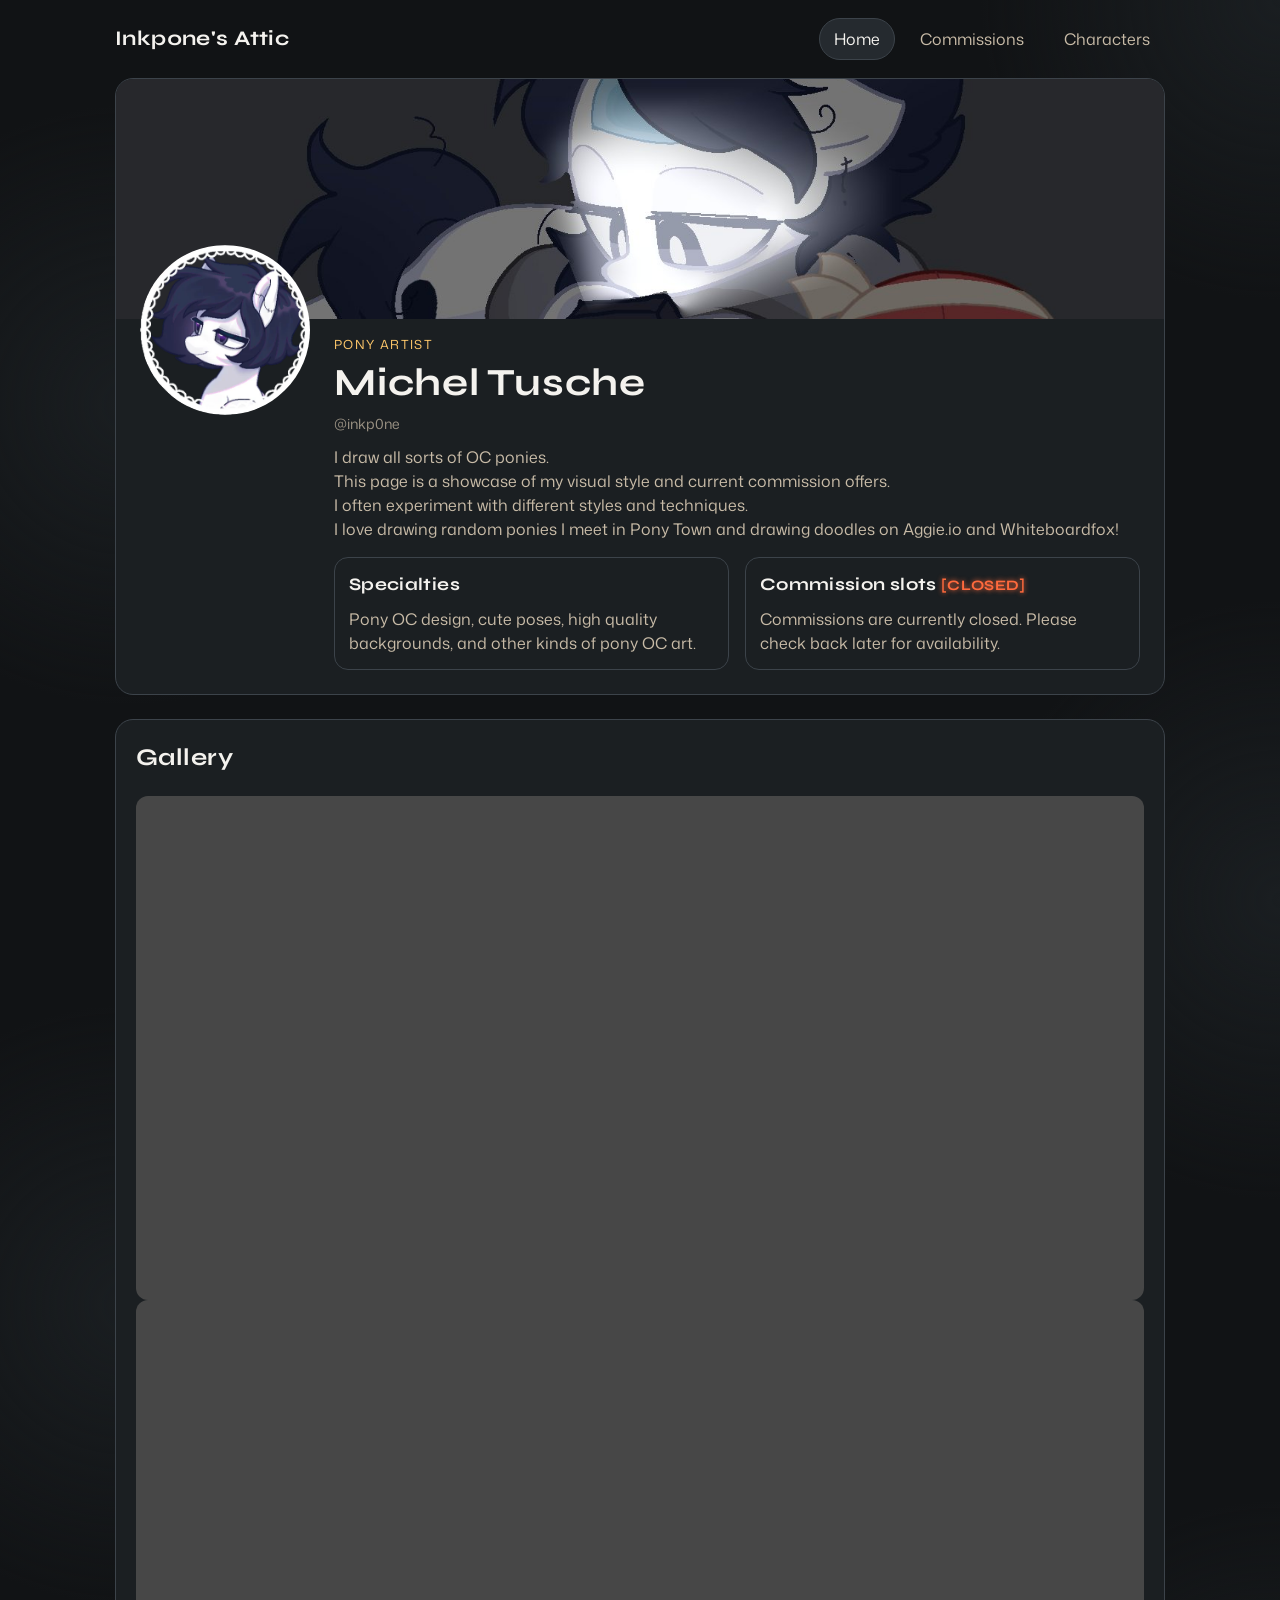
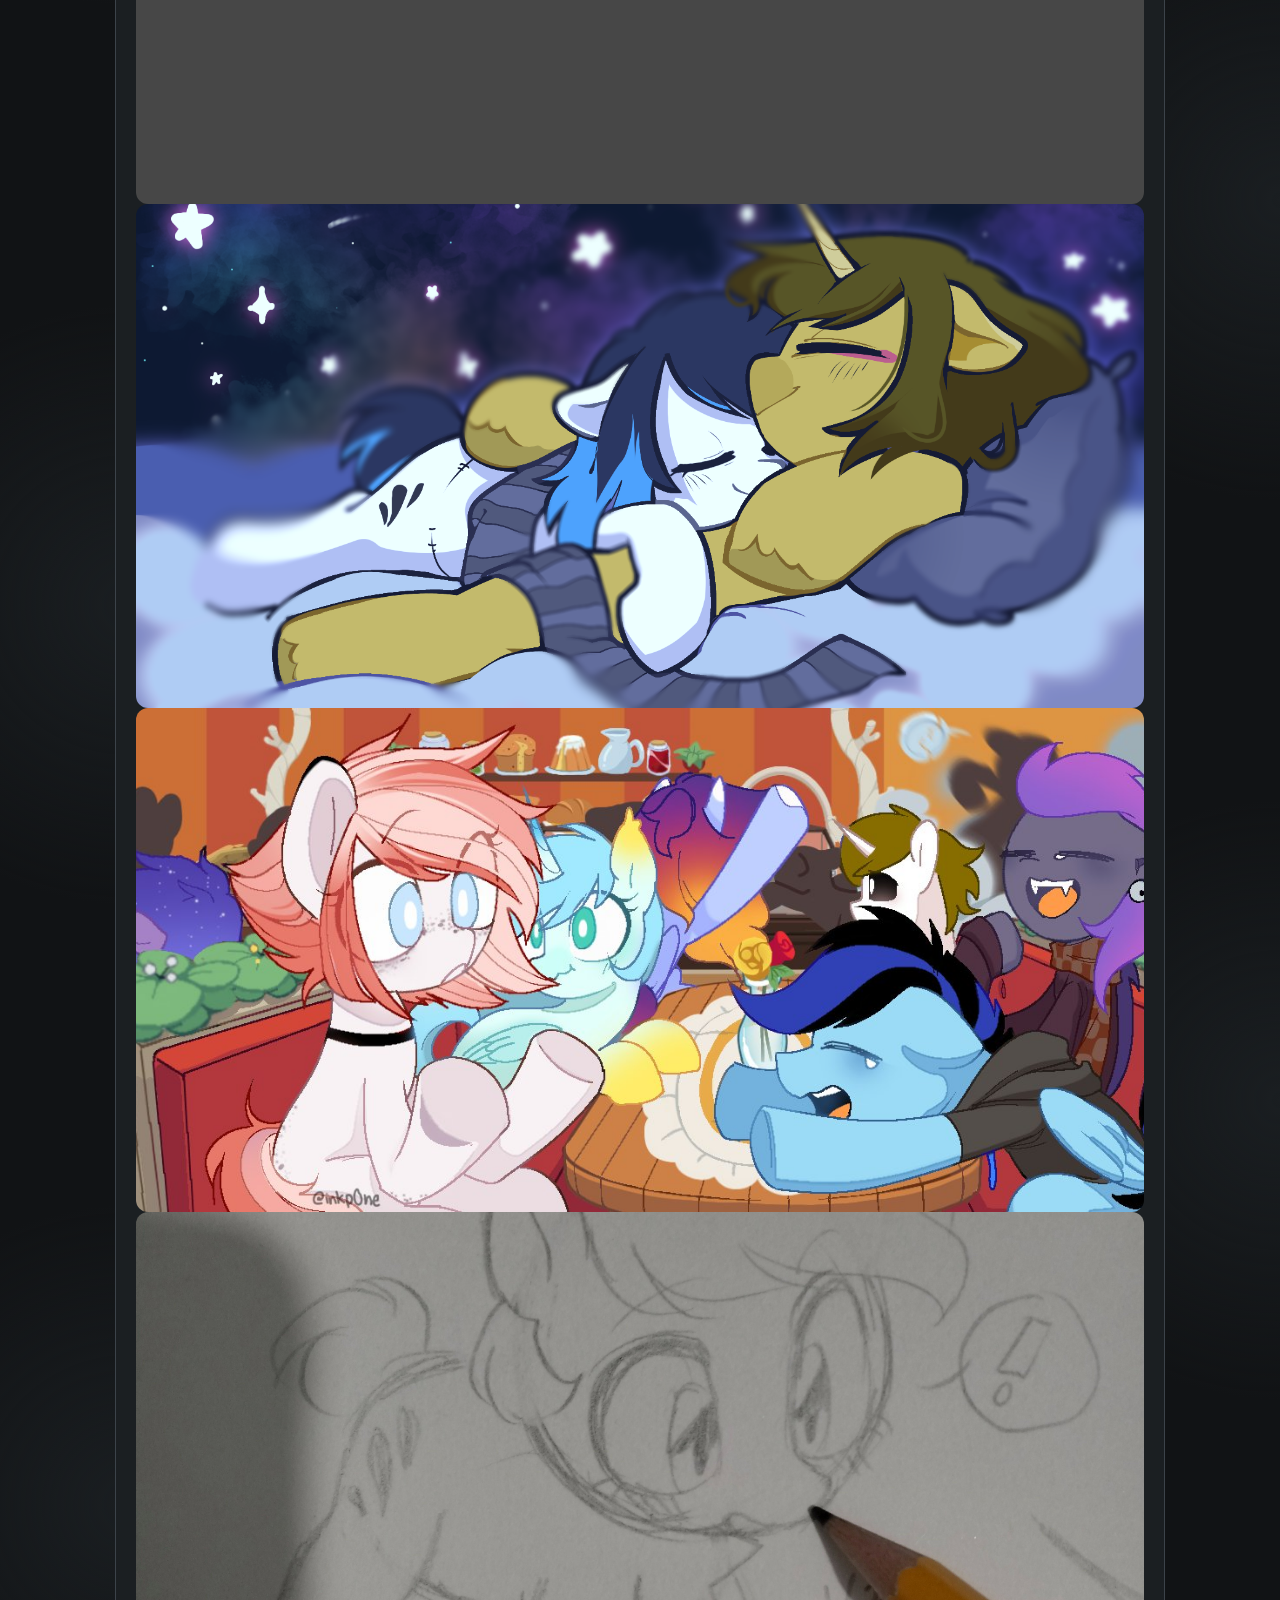
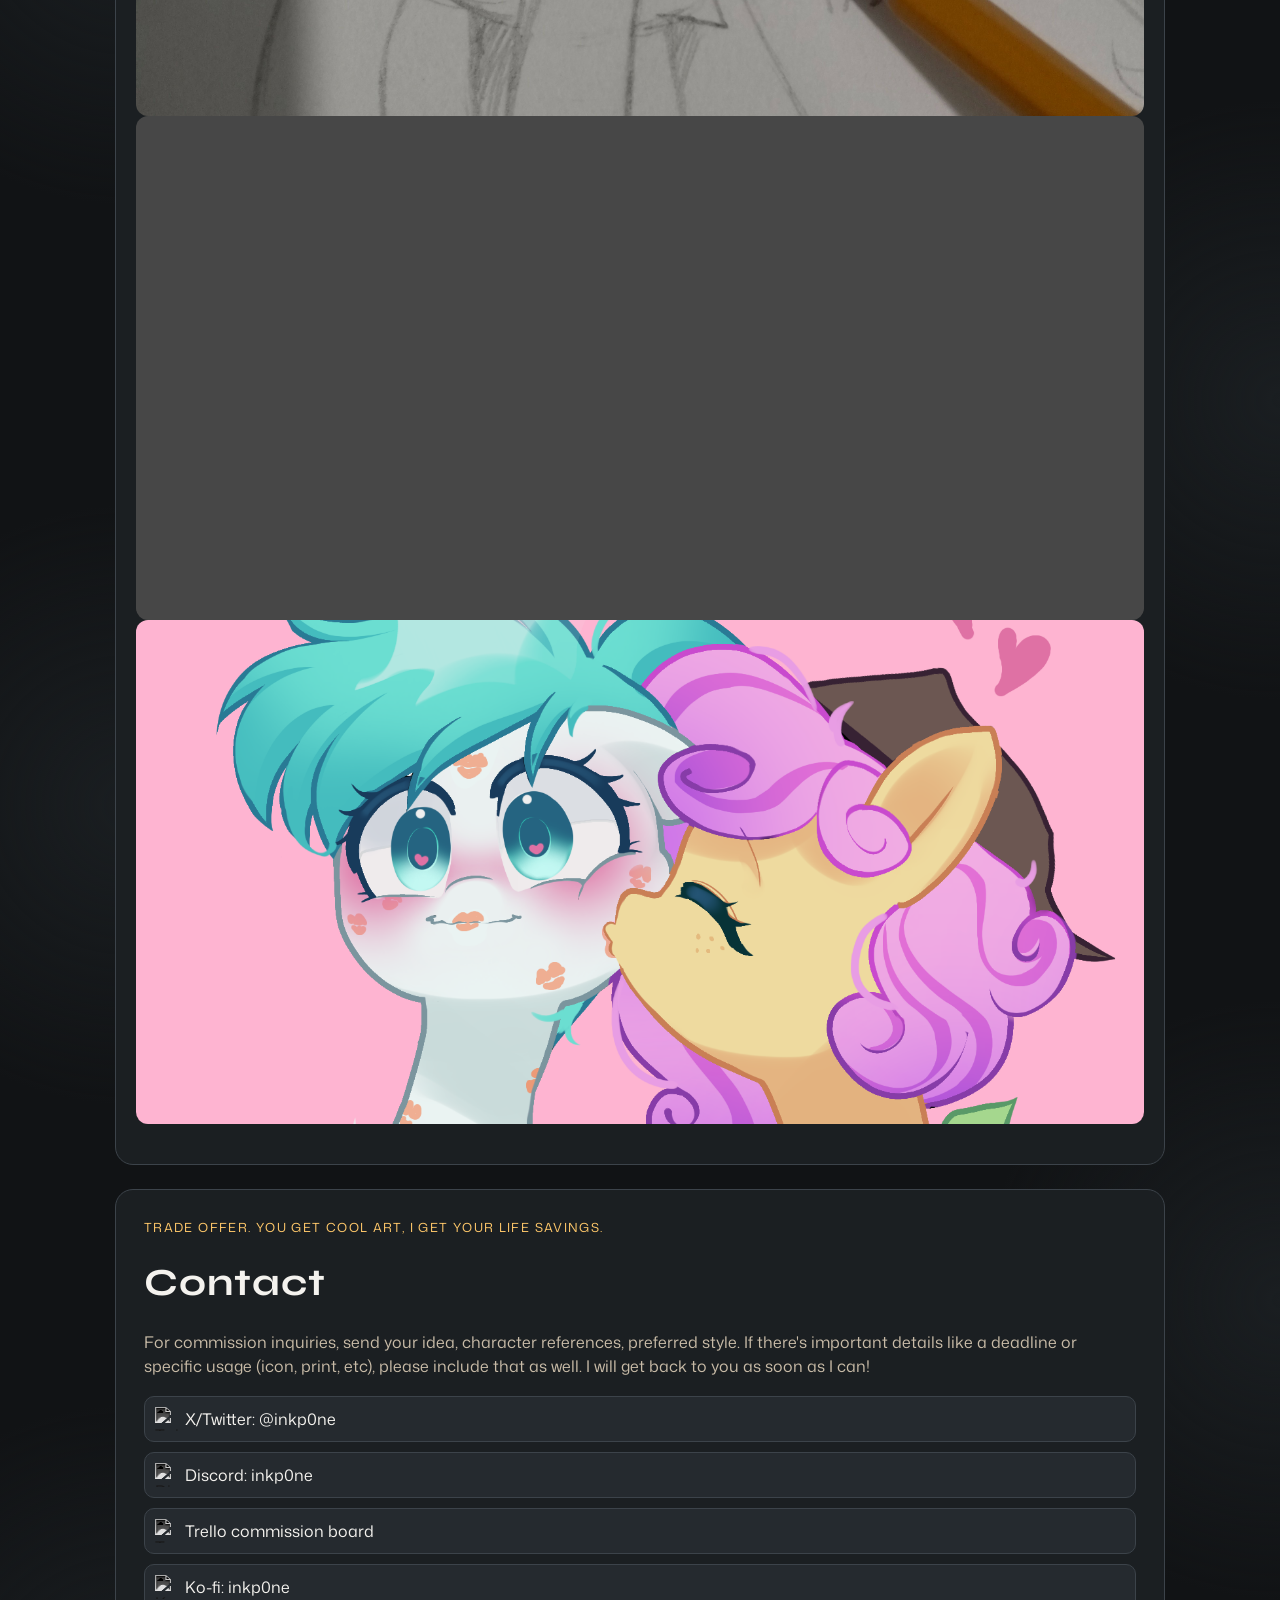
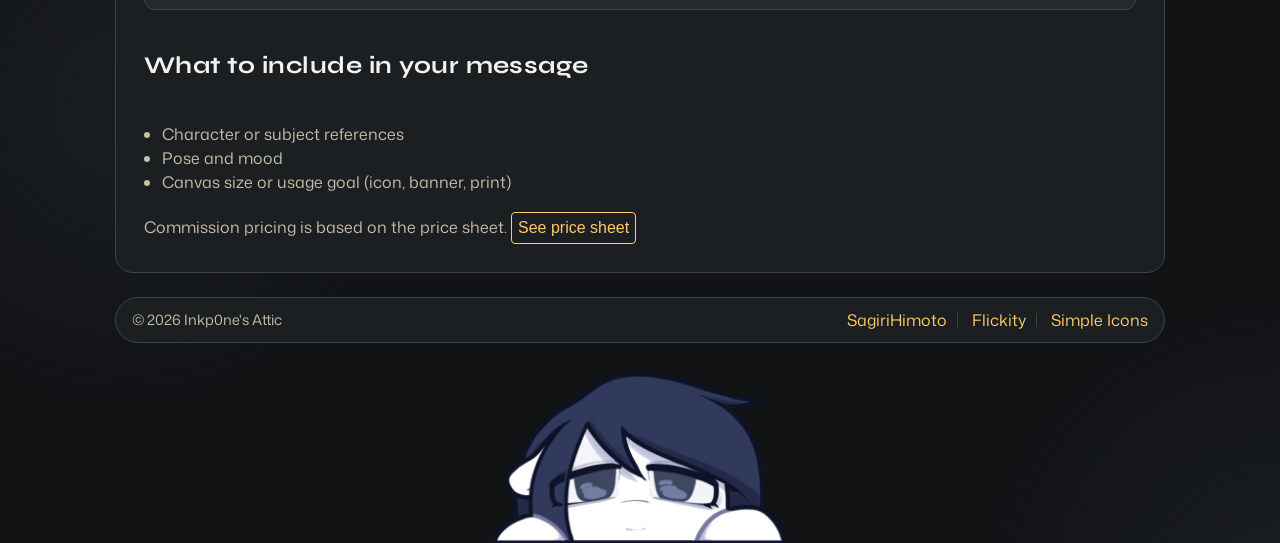
==== index.html @ 7f8ea86c "Add files via upload" ====
<!doctype html>
<html lang="en">
	<head>
		<meta charset="UTF-8">
		<meta name="viewport" content="width=device-width, initial-scale=1.0">
		<title>Inkp0ne's Attic | Home</title>
		<meta name="description" content="@Inkp0ne commission and character info website.">
		<meta property="og:type" content="website">
		<meta property="og:site_name" content="Inkp0ne's Attic">
		<meta property="og:title" content="Inkp0ne's Attic | Home">
		<meta property="og:description" content="@Inkp0ne commission and character info website.">
		<meta property="og:image" content="https://inkp0ne.github.io/assets/banner.jpg">
		<meta name="twitter:card" content="summary_large_image">
		<meta name="twitter:title" content="Inkp0ne's Attic | Home">
		<meta name="twitter:description" content="@Inkp0ne commission and character info website.">
		<meta name="twitter:image" content="https://inkp0ne.github.io/assets/banner.jpg">
		<meta name="twitter:site" content="@inkp0ne">
		<meta name="twitter:creator" content="@inkp0ne">
		<script src="https://unpkg.com/flickity@2/dist/flickity.pkgd.min.js"></script>
		<link rel="icon" type="image/x-icon" href="assets/icon.png">
		<link rel="stylesheet" href="styles.css">
		<link rel="preconnect" href="https://fonts.googleapis.com">
		<link rel="preconnect" href="https://fonts.gstatic.com" crossorigin>
		<link href="https://fonts.googleapis.com/css2?family=Mona+Sans:ital,wght@0,200..900;1,200..900&family=Syne:wght@400;600;700;800&display=swap" rel="stylesheet">
		<link rel="stylesheet" href="https://unpkg.com/flickity@2/dist/flickity.min.css">
	</head>
	<!-- 
	TODO:
	- click on mobile causes swipe
	-->
	<body style="height: 100vh;">
		<header class="site-shell">
			<nav class="navbar">
				<a class="brand" href="index.html">Inkp0ne's Attic</a>
				<div class="nav-links">
					<a class="active" href="index.html">Home</a>
					<a href="commissions.html">Commissions</a>
					<a href="characters.html">Characters</a>
				</div>
			</nav>
		</header>
		<!-- <iframe class="ponies-frame" src="https://panzi.github.io/Browser-Ponies/ponies-iframe.html#fadeDuration=500&volume=1&fps=25&speed=3&audioEnabled=false&dontSpeak=true&showFps=false&showLoadProgress=false&speakProbability=0.1&spawn.nightmare%20moon=1&paddock=false&grass=false" width="100%" height="100%" frameborder="0" scrolling="no" marginheight="0" marginwidth="0"></iframe> -->
		<main class="site-shell home-main">
			<div class="footer-peek" aria-hidden="true"></div>
			<section class="hero-panel">
				<div class="banner" aria-hidden="true"></div>
				<div class="intro-row">
					<div class="profile" aria-hidden="true"></div>
					<div class="intro-copy">
						<p class="eyebrow">Pony artist</p>
						<h1>Michel Tusche</h1>
						<a class="handle" onclick="document.getElementById('contact').scrollIntoView(); ">@inkp0ne</a>
						<p>
							I draw all sorts of OC ponies.<br/>
							This page is a showcase of my visual style and current commission offers.<br/>
							I often experiment with different styles and techniques.<br/>
							I love drawing random ponies I meet in Pony Town and drawing doodles on Aggie.io and Whiteboardfox! 
						</p>
						<div class="intro-meta">
							<div class="meta-item">
								<h2>Specialties</h2>
								<p>Pony OC design, cute poses, high quality backgrounds, and other kinds of pony OC art.</p>
							</div>
							<div class="meta-item">
								<h2>Commission slots <span class="commstatus commclosed">[CLOSED]</span></h2>
								<p>Commissions are currently closed. Please check back later for availability.</p>
							</div>
						</div>
					</div>
				</div>
			</section>
			<section class="page-panel" style="padding: 0px 20px 40px 20px;">
				<h2>Gallery</h2>
				<div class="gallery-grid">
					<div class="gallery js-flickity"
					data-flickity-options='{ "wrapAround": true, "autoPlay": true, "pauseAutoPlayOnHover": true, "imagesLoaded": true }'>
					<div style="--bgimg: url('./assets/art/inkp0ne41.png');" class="gallery-cell"></div>
					<div style="--bgimg: url('./assets/art/inkp0ne33.png'); background-position-y: bottom;" class="gallery-cell"></div>
					<div style="--bgimg: url('./assets/art/inkp0ne5.png');" class="gallery-cell"></div>
					<div style="--bgimg: url('./assets/art/3099312.jpg');" class="gallery-cell"></div>
					<div style="--bgimg: url('./assets/art/3099587.jpg');" class="gallery-cell"></div>
					<div style="--bgimg: url('./assets/art/3368836.png');" class="gallery-cell"></div>
					<div style="--bgimg: url('./assets/art/3372384.png');" class="gallery-cell"></div>
					</div>
				</div>
			</section>
			<section id="contact" class="page-panel">
				<div class="page-content">
					<p class="eyebrow">Trade offer. You get cool art, I get your life savings.</p>
					<h1>Contact</h1>
					<p>
						For commission inquiries, send your idea, character references, preferred style. If there's important details like a deadline or specific usage (icon, print, etc), please include that as well. I will get back to you as soon as I can!
					</p>

					<div class="contact-links">
						<a href="https://x.com/intent/user?screen_name=inkp0ne" target="_blank" rel="noopener noreferrer"><img class="icon" src="https://cdn.jsdelivr.net/npm/simple-icons@9.21.0/icons/twitter.svg" alt="Twitter icon"> X/Twitter: @inkp0ne</a>
						<a href="https://discord.com/users/731059670155788388" target="_blank" rel="noopener noreferrer"><img class="icon" src="https://cdn.jsdelivr.net/npm/simple-icons@9.21.0/icons/discord.svg" alt="Discord icon"> Discord: inkp0ne</a>
						<a href="https://trello.com/b/uozLhDE8/commissions" target="_blank" rel="noopener noreferrer"><img class="icon" src="https://cdn.jsdelivr.net/npm/simple-icons@9.21.0/icons/trello.svg" alt="Trello icon"> Trello commission board</a>
						<a href="https://ko-fi.com/inkp0ne" target="_blank" rel="noopener noreferrer"><img class="icon" src="https://cdn.jsdelivr.net/npm/simple-icons@9.21.0/icons/kofi.svg" alt="Ko-fi icon"> Ko-fi: inkp0ne</a>
					</div>

					<h2>What to include in your message</h2>
					<ul class="rule-list">
						<li>Character or subject references</li>
						<li>Pose and mood</li>
						<li>Canvas size or usage goal (icon, banner, print)</li>
					</ul>
					<p>
						Commission pricing is based on the price sheet. <button class="btn" onclick="location.href='commissions.html'">See price sheet</button>
					</p>
				</div>
			</section>
			<ink-footer></ink-footer>
		</main>
		<script src="site.js"></script>
	</body>
</html>
---- styles.css ----
:root {
	--ink-bg: #111315;
	--ink-panel: #1b1f22;
	--ink-soft: #252a2f;
	--ink-soft-2: #1a1e21;
	--ink-text: #f4f2ee;
	--ink-muted: #c8bba7;
	--ink-muteder: #9e9080;
	--ink-success: #4caf50;
	--ink-accent: #ff6a3d;
	--ink-redaccent: #a13e35;
	--ink-accent-2: #ffc86a;
	--ink-border: #3c434a;
	--ink-blacktext: #26303c;
	scroll-behavior: smooth;
}

* {
	box-sizing: border-box;
}

body {
	min-height: 100vh;
	margin: 0;
	font-family: "Mona Sans", sans-serif;
	color: var(--ink-text);
	background: radial-gradient( circle 300px at 10% 45%, var(--ink-soft-2), transparent),
	radial-gradient( circle 300px at bottom right, var(--ink-soft-2), transparent),
	radial-gradient( circle 300px at top right, var(--ink-soft-2), transparent),
	var(--ink-bg);
	line-height: 1.5;
}

h1,
h2,
h3,
.brand {
	font-family: "Syne", sans-serif;
	letter-spacing: 0.02em;
}

.commstatus {
	font-size: 1rem;
	margin: 0;
	animation: pulse 1.8s ease-in infinite;
	color: var(--commcolor);
	text-shadow: var(--commcolor) 0px 0px 5px;
}
.commopen {
	--commcolor: var(--ink-success);
}
.commclosed {
	--commcolor: var(--ink-accent);
}
@keyframes pulse {
	0%,
	100% {
		opacity: 1;
		text-shadow: var(--commcolor) 0px 0px 3px;
	}
	50% {
		opacity: 0.6;
		text-shadow: black 0px 0px 0px;
	}
}

.site-shell {
	width: min(1050px, calc(100% - 32px));
	margin: 0 auto;
}

.home-main {
	position: relative;
	overflow: hidden;
	padding-bottom: 200px;
}

main.site-shell:not(.home-main) {
	padding-bottom: 14px;
}

.ponies-frame {
	pointer-events: none;
	position: fixed;
	top: 0;
	left: 0;
	z-index: 100;
	overflow: hidden;
	border: 0;
	margin: 0;
	padding: 0;
	background: transparent;
	width: 100vw;
	height: 100vh;
}

.navbar {
	display: flex;
	justify-content: space-between;
	align-items: center;
	gap: 16px;
	padding: 18px 0;
}

.brand {
	text-decoration: none;
	font-weight: 700;
	font-size: 1.3rem;
	color: var(--ink-text);
}

.nav-links {
	display: flex;
	flex-wrap: wrap;
	gap: 10px;
}

.nav-links a {
	text-decoration: none;
	color: var(--ink-muted);
	padding: 8px 14px;
	border: 1px solid transparent;
	border-radius: 999px;
	transition: all 0.2s ease;
}

.nav-links a:hover,
.nav-links a.active {
	color: var(--ink-text);
	border-color: var(--ink-border);
	background: var(--ink-soft);
}

.hero-panel,
.page-panel {
	border: 1px solid var(--ink-border);
	border-radius: 18px;
	overflow: hidden;
	background: var(--ink-panel);
	margin-bottom: 24px;
	animation: rise-in 0.55s ease;
}

.banner {
	height: 240px;
	background-image: url("assets/banner.jpg");
	background-size: cover;
	background-position: center;
	background-color: var(--ink-soft);
}

.intro-row {
	display: flex;
	gap: 24px;
	padding: 16px 24px 24px;
	align-items: flex-end;
}

.intro-copy {
	width: 100%;
}

.profile {
	width: 170px;
	height: 170px;
	border-radius: 50%;
	background-image: url("assets/pfp.webp");
	background-size: cover;
	background-position: center;
	/* border: 3px solid var(--ink-accent-2); */
	flex-shrink: 0;
	align-self: flex-start;
	margin-top: -90px;
}

.eyebrow {
	text-transform: uppercase;
	letter-spacing: 0.11em;
	font-size: 0.78rem;
	color: var(--ink-accent-2);
	margin: 0;
}

h1 {
	margin: 0;
	font-size: clamp(1.8rem, 3vw, 2.5rem);
}

.title-tight {
	margin: 0;
}

.handle {
	display: inline-block;
	margin-bottom: 10px;
	font-size: 0.88rem;
	color: var(--ink-muted);
	text-decoration: none;
	opacity: 0.75;
	transition: color 0.2s ease, opacity 0.2s ease;
}

.handle:hover {
	color: var(--ink-accent);
	opacity: 1;
}

p {
	margin: 0;
	color: var(--ink-muted);
}


.intro-meta {
	display: grid;
	grid-template-columns: repeat(2, minmax(0, 1fr));
	gap: 16px;
	margin-top: 16px;
}

.meta-item {
	background: var(--ink-panel);
	border: 1px solid var(--ink-border);
	border-radius: 14px;
	padding: 14px;
}

.meta-item h2 {
	margin-top: 0;
	margin-bottom: 8px;
	font-size: 1.1rem;
	color: var(--ink-text);
}

.meta-item .commstatus {
	font-size: 0.9rem;
}

.page-content {
	padding: 28px;
	display: grid;
	gap: 18px;
}

.price-table {
	width: 100%;
	border-collapse: collapse;
	border-radius: 12px;
	overflow: hidden;
}

.price-table th,
.price-table td {
	padding: 12px;
	text-align: left;
	border-bottom: 1px solid var(--ink-border);
}

.price-table th {
	background: #2b3138;
	color: var(--ink-text);
}

/* .price-table tr:last-child td,  */
.price-table.prices tr:nth-child(odd) td {
	border-bottom: none;
}

.rule-list {
	margin: 0;
	padding-left: 18px;
	color: var(--ink-muted);
}

.contact-links {
	display: grid;
	gap: 10px;
}
.center-flex {
	display: flex;
	justify-content: center;
	align-items: center;
	flex-wrap: nowrap;
	width: 100%;
}

.contact-links a {
	color: var(--ink-text);
	text-decoration: none;
	border: 1px solid var(--ink-border);
	padding: 10px 12px;
	border-radius: 10px;
	background: var(--ink-soft);
	transition: border-color 0.2s ease, transform 0.2s ease;
	padding-left: 40px;
}

.contact-links a:hover {
	border-color: var(--ink-accent);
	transform: translateY(-2px);
}

.icon {
	height: 1.5rem;
	position: absolute;
	aspect-ratio: 1/1;
	margin-left: -30px;	
	filter: invert(100%) sepia(100%) grayscale(100%) brightness(150%);
}

.character-gallery {
	display: grid;
	grid-template-columns: repeat(3, minmax(0, 1fr));
	gap: 12px;
}

.character-gallery .gallery-cell {
	width: 100%;
	margin-right: 0;
	overflow: hidden;
	border: 1px solid var(--ink-border);
	background-color: var(--ink-soft);
}

.fanart-grid .gallery-cell {
	aspect-ratio: 4/3;
}

.concept-layout {
	display: grid;
	grid-template-columns: minmax(0, 2fr) minmax(0, 1fr);
	gap: 12px;
	align-items: stretch;
	width: 100%;
	min-width: 0;
	max-width: 920px;
	margin: 0 auto;
	justify-self: stretch;
}

.concept-layout .gallery-cell {
	margin-right: 0;
	min-width: 0;
	border-radius: 12px;
}

.concept-layout .gallery-cell.tall,
.concept-layout .gallery-cell.small,
.concept-layout .gallery-cell.concept-main,
.concept-layout .gallery-cell.concept-mini {
	width: 100%;
	aspect-ratio: auto;
}
.gallery {
	background: transparent;
}
.flickity-viewport {
	border-radius: 15px;
}
.gallery-cell {
	aspect-ratio: 2/1;
	width: 100%;
	margin-right: 10px;
	background: #474747;
	counter-increment: gallery-cell;
	background-image: var(--bgimg);
	background-size: cover;
	background-position: center;
	border-radius: 12px;
}
.gallery-cell.small {
	aspect-ratio: 1/1;
	width: 30%;
	background-color: transparent;
}
.gallery-cell.tall {
	aspect-ratio: 2/3;
	width: 30%;
	background-color: transparent;
}
.dot {
	background-color: #eee !important;
}
.concept-main {
	width: 100%;
	min-width: 0;
	min-height: 360px;
	background-position: center top;
}

.concept-side {
	display: grid;
	grid-template-rows: repeat(3, minmax(100px, 1fr));
	gap: 12px;
	height: 100%;
	min-width: 0;
	min-height: 0;
}

.concept-side .gallery-cell {
	width: 100%;
}

.concept-mini {
	width: 100%;
	aspect-ratio: auto;
	min-height: 112px;
}

.id-card {
	position: relative;
	width: min(100%, 600px);
	border-radius: 14px;
	border: 1px solid #5f6772;
	background: linear-gradient(to bottom, #ceeafc, #e3f3f3);
	padding: clamp(8px, 2.6cqw, 16px);
	overflow: hidden;
	aspect-ratio: 16/11;
	margin: 0 auto;
	flex: 0 0 auto;
	display: grid;
	grid-template-rows: auto 1fr auto;
	container-type: inline-size;
}

.id-card::before {
	content: "";
	position: absolute;
	inset: 0;
	background: linear-gradient(118deg, rgba(255, 255, 255, 0.22), transparent 42%);
	pointer-events: none;
	z-index: 0;
}

.id-card::after {
	content: "";
	position: absolute;
	inset: 0;
	border-radius: inherit;
	border: 1px solid rgba(255, 255, 255, 0.2);
	pointer-events: none;
	z-index: 2;
}

.id-header {
	display: flex;
	justify-content: space-between;
	align-items: center;
	gap: clamp(4px, 2cqw, 12px);
	border-bottom: 1px solid #8d96a3;
	padding-bottom: clamp(4px, 1.7cqw, 10px);
	margin-bottom: clamp(5px, 2cqw, 12px);
	position: relative;
	z-index: 1;
}

.id-label {
	margin: 0;
	font-size: clamp(7px, 1.7cqw, 12px);
	text-transform: uppercase;
	letter-spacing: 0.08em;
	font-weight: 700;
	color: var(--ink-blacktext);
}

.id-badge {
	display: inline-block;
	padding: clamp(1px, 0.45cqw, 3px) clamp(4px, 1.3cqw, 8px);
	border-radius: 999px;
	border: 1px solid #6f7784;
	font-size: clamp(7px, 1.7cqw, 12px);
	color: var(--ink-blacktext);
}

.id-body {
	display: grid;
	grid-template-columns: 36% 1fr;
	gap: clamp(8px, 2.3cqw, 14px);
	align-items: start;
	min-height: 0;
	position: relative;
	z-index: 1;
}
.id-body > div {
	z-index: 1;
}

.id-photo {
	width: 100%;
	height: auto;
	aspect-ratio: 4/5;
	border-radius: clamp(7px, 1.7cqw, 10px);
	border: 1px solid #6f7784;
	background-image: var(--bgimg);
	background-size: cover;
	background-position: center;
	background-color: #bcc7d6;
}

.id-fields {
	display: grid;
	gap: clamp(5px, 1.3cqw, 8px);
	min-width: 0;
}

.id-fields p {
	margin: 0;
	color: var(--ink-blacktext);
	font-size: clamp(9px, 2.85cqw, 18px);
}

.id-fields strong {
	color: var(--ink-blacktext);
}

.id-machine {
	position: relative;
	z-index: 1;
	margin-top: clamp(5px, 2.2cqw, 12px);
	padding-top: clamp(3px, 1.4cqw, 8px);
	padding-right: 0;
	border-top: 2px dashed #7f8a99;
	/* font-family: "Courier New", Courier, monospace; */
	font-size: clamp(7px, 2.3cqw, 13px);
	letter-spacing: 0.04em;
	line-height: 1.1;
	color: var(--ink-blacktext);
	white-space: nowrap;
	overflow: hidden;
	text-overflow: clip;
}

.id-stamp {
	position: absolute;
	padding: clamp(3px, 0.7cqw, 4px) clamp(6px, 1.35cqw, 8px);
	border: 2px solid var(--ink-redaccent);
	border-radius: 6px;
	color: var(--ink-redaccent);
	font-size: clamp(7px, 1.6cqw, 11px);
	font-weight: 700;
	letter-spacing: 0.08em;
	transform: rotate(-7deg);
	opacity: 0.75;
	pointer-events: none;
}
.muted {
	font-size: 0.9rem;
	color: var(--ink-muteder);
	margin-top: 4px;
}

.stamp-a {
	right: 12px;
	top: 14px;
}

.stamp-b {
	right: 18px;
	bottom: clamp(26px, 18.2cqw, 64px);
	transform: rotate(8deg);
}

.is-zoomable {
	cursor: zoom-in;
	transition: border-color 0.2s ease, opacity 0.2s ease;
}

.is-zoomable:hover {
	border-color: var(--ink-accent-2);
	opacity: 0.95;
}

body.lightbox-open {
	overflow: hidden;
}

.image-lightbox {
	position: fixed;
	inset: 0;
	display: none;
	align-items: center;
	justify-content: center;
	z-index: 9999;
	overflow: hidden;
}

.image-lightbox.open {
	display: flex;
}

.lightbox-backdrop {
	position: absolute;
	inset: 0;
	background: rgba(0, 0, 0, 0.92);
}

.lightbox-toolbar {
	position: absolute;
	top: 18px;
	right: 18px;
	z-index: 3;
	display: flex;
	gap: 8px;
}

.lightbox-btn {
	width: 42px;
	height: 42px;
	display: inline-flex;
	align-items: center;
	justify-content: center;
	border: 1px solid rgba(255, 255, 255, 0.18);
	background: rgba(12, 13, 16, 0.62);
	backdrop-filter: blur(8px);
	color: var(--ink-text);
	padding: 0;
	border-radius: 999px;
	cursor: pointer;
	transition: background 0.2s ease, border-color 0.2s ease, transform 0.2s ease;
}

.lightbox-btn:hover {
	background: rgba(26, 28, 33, 0.88);
	border-color: rgba(255, 255, 255, 0.34);
	transform: translateY(-1px);
}

.lightbox-btn svg {
	width: 20px;
	height: 20px;
	fill: currentColor;
}

.lightbox-stage {
	position: relative;
	inset: 0;
	width: 100vw;
	height: 100vh;
	overflow: hidden;
	touch-action: none;
	cursor: grab;
}

.lightbox-image {
	position: absolute;
	left: 50%;
	top: 50%;
	max-width: none;
	max-height: none;
	width: auto;
	height: auto;
	user-select: none;
	-webkit-user-drag: none;
	transform-origin: center center;
	cursor: grab;
	will-change: transform;
}

.lightbox-image.dragging {
	cursor: grabbing;
}

@keyframes rise-in {
	from {
		opacity: 0;
		transform: translateY(8px);
	}
	to {
		opacity: 1;
		transform: translateY(0);
	}
}

@media (max-width: 700px) {
	.intro-meta {
		grid-template-columns: 1fr;
	}

	.intro-row {
		flex-direction: column;
		align-items: flex-start;
	}

	.profile {
		width: 130px;
		height: 130px;
		margin-top: -65px;
	}

	.concept-layout {
		grid-template-columns: 1fr;
	}

	.concept-mini {
		min-height: 100px;
	}

	.navbar {
		flex-direction: column;
		align-items: flex-start;
	}

	.page-content,
	.intro-row {
		padding-left: 16px;
		padding-right: 16px;
	}

	.banner {
		height: 190px;
	}

	.character-gallery {
		grid-template-columns: 1fr;
	}

	.fanart-grid .gallery-cell,
	.character-gallery .gallery-cell.small,
	.character-gallery .gallery-cell.tall {
		aspect-ratio: 4/3;
	}

	.concept-main {
		min-height: 250px;
	}

	.concept-side {
		grid-template-columns: 1fr;
	}

	.footer-peek {
		width: min(240px, 60vw);
	}

	.page-panel,
	.page-content {
		min-width: 0;
	}

	.page-panel {
		overflow-x: auto;
		-webkit-overflow-scrolling: touch;
	}

	.page-content {
		overflow-x: auto;
	}

	.price-table {
		table-layout: fixed;
		min-width: 0;
		inline-size: 100%;
		width: 100%;
		max-width: 100%;
		font-size: 0.86rem;
	}

	.price-table th,
	.price-table td {
		min-width: 0;
		padding: 6px;
		white-space: normal;
		overflow-wrap: anywhere;
		word-break: break-word;
		hyphens: auto;
	}

	.price-table .commstatus {
		white-space: normal;
		overflow-wrap: anywhere;
	}

	.price-table th:nth-child(1),
	.price-table td:nth-child(1) {
		width: 29%;
	}

	.price-table th:nth-child(2),
	.price-table td:nth-child(2) {
		width: 84px;
	}

	.price-table th:nth-child(3),
	.price-table td:nth-child(3) {
		width: 50%;
	}

	.price-table .center-flex {
		flex-wrap: wrap;
		gap: 8px;
	}

	.price-table .gallery-cell.small,
	.price-table .gallery-cell.tall {
		width: min(44%, 110px);
	}
}

.btn {
cursor: pointer;
outline: 0;
display: inline-block;
font-weight: 400;
line-height: 1.5;
text-align: center;
background-color: transparent;
border: 1px solid transparent;
padding: 3px 6px;
font-size: 1rem;
border-radius: .25rem;
transition: color .15s ease-in-out,background-color .15s ease-in-out,border-color .15s ease-in-out,box-shadow .15s ease-in-out;
color: var(--ink-accent-2);
border-color: var(--ink-accent-2);
}
.btn:hover {
	color: #222;
	background-color: var(--ink-accent-2);
	border-color: var(--ink-accent-2);
}

.site-footer {
	position: relative;
	margin: 10px 0 0;
	padding: 10px 16px;
	border: 1px solid var(--ink-border);
	border-radius: 999px;
	background: var(--ink-panel);
	z-index: 2;
}

.footer-content {
	position: relative;
	z-index: 2;
	display: flex;
	align-items: center;
	justify-content: space-between;
	gap: 12px;
	flex-wrap: wrap;
}

.credit-list {
	margin: 0;
	padding: 0;
	list-style: none;
	color: var(--ink-muted);
	display: flex;
	align-items: center;
	gap: 14px;
	flex-wrap: wrap;
}

.credit-list li {
	display: inline-flex;
	align-items: center;
	gap: 10px;
}

.credit-list li:not(:last-child)::after {
	content: "";
	width: 1px;
	height: 14px;
	background: var(--ink-border);
	display: inline-block;
}

.credit-list a {
	color: var(--ink-accent-2);
	text-decoration: none;
}

.credit-list a:hover {
	text-decoration: underline;
}

.footer-note {
	font-size: 0.9rem;
	color: var(--ink-muted);
	margin: 0;
}

.footer-peek {
	position: absolute;
	left: 50%;
	bottom: 0px;
	width: min(320px, 34vw);
	aspect-ratio: 1/1;
	background-image: url("assets/peek.png");
	background-size: cover;
	background-position: top;
	pointer-events: none;
	z-index: 0;
	transform: translateX(-50%);
	animation: peek-bob 6.2s ease-in-out infinite;
}

@media (max-width: 550px) {
	.footer-content {
		justify-content: center;
	}

	.home-main {
		padding-bottom: 160px;
	}

	.footer-peek {
		width: min(240px, 60vw);
	}
}

@keyframes peek-bob {
	0%,
	100% {
		transform: translateX(-50%) translateY(8px);
	}
	50% {
		transform: translateX(-50%) translateY(2px);
	}
}
.idpattern {
	height: 100%;
	width: 100%;
	object-fit: contain;
	object-position: top;
	position: absolute;
	bottom: 0;
	right: 0;
	opacity: 1;
	z-index: 0;
	pointer-events: none;
}
.textright {
	text-align: right;
}

ink-footer {
	display: contents;
}

.collapsible {
  background-color: var(--ink-panel);
  color: var(--ink-text);
  cursor: pointer;
  padding: 0px;
  width: 100%;
  border: none;
  text-align: left;
  outline: none;
  font-size: 15px;
}
.collapsible div {
	flex-grow: 1;
	height: 60px;
}

/* .active, .collapsible:hover {} */

.collapsible-content {
	padding: 0 18px;
	overflow: hidden;
	margin-bottom: 20px;
	height: 0;
	opacity: 0;
	transform: translateY(-8px);
	transition: height 0.32s ease, opacity 0.22s ease, transform 0.32s ease;
}

.collapsible-content.is-open {
	opacity: 1;
	transform: translateY(0);
}
.collapsible-content div {
	margin-top: 16px;
}
.collapsible-content div *{
	display: inline-block;
	margin: 0;
	vertical-align: middle;
}
.collapsible-content div color-box {
	display: flex;
	justify-content: space-between;
	gap: 12px;
}
.collapsible-content div color-box button {
	align-items: end;
}

.color-box {
	width: 28px;
	height: 28px;
	border-radius: 4px;
	border: 1px solid var(--ink-border);
	display: inline-block;
	margin-right: 12px;
	background-color: var(--box-color);
}

@media (prefers-reduced-motion: reduce) {
	.collapsible-content {
		transition: none;
		transform: none;
	}
}
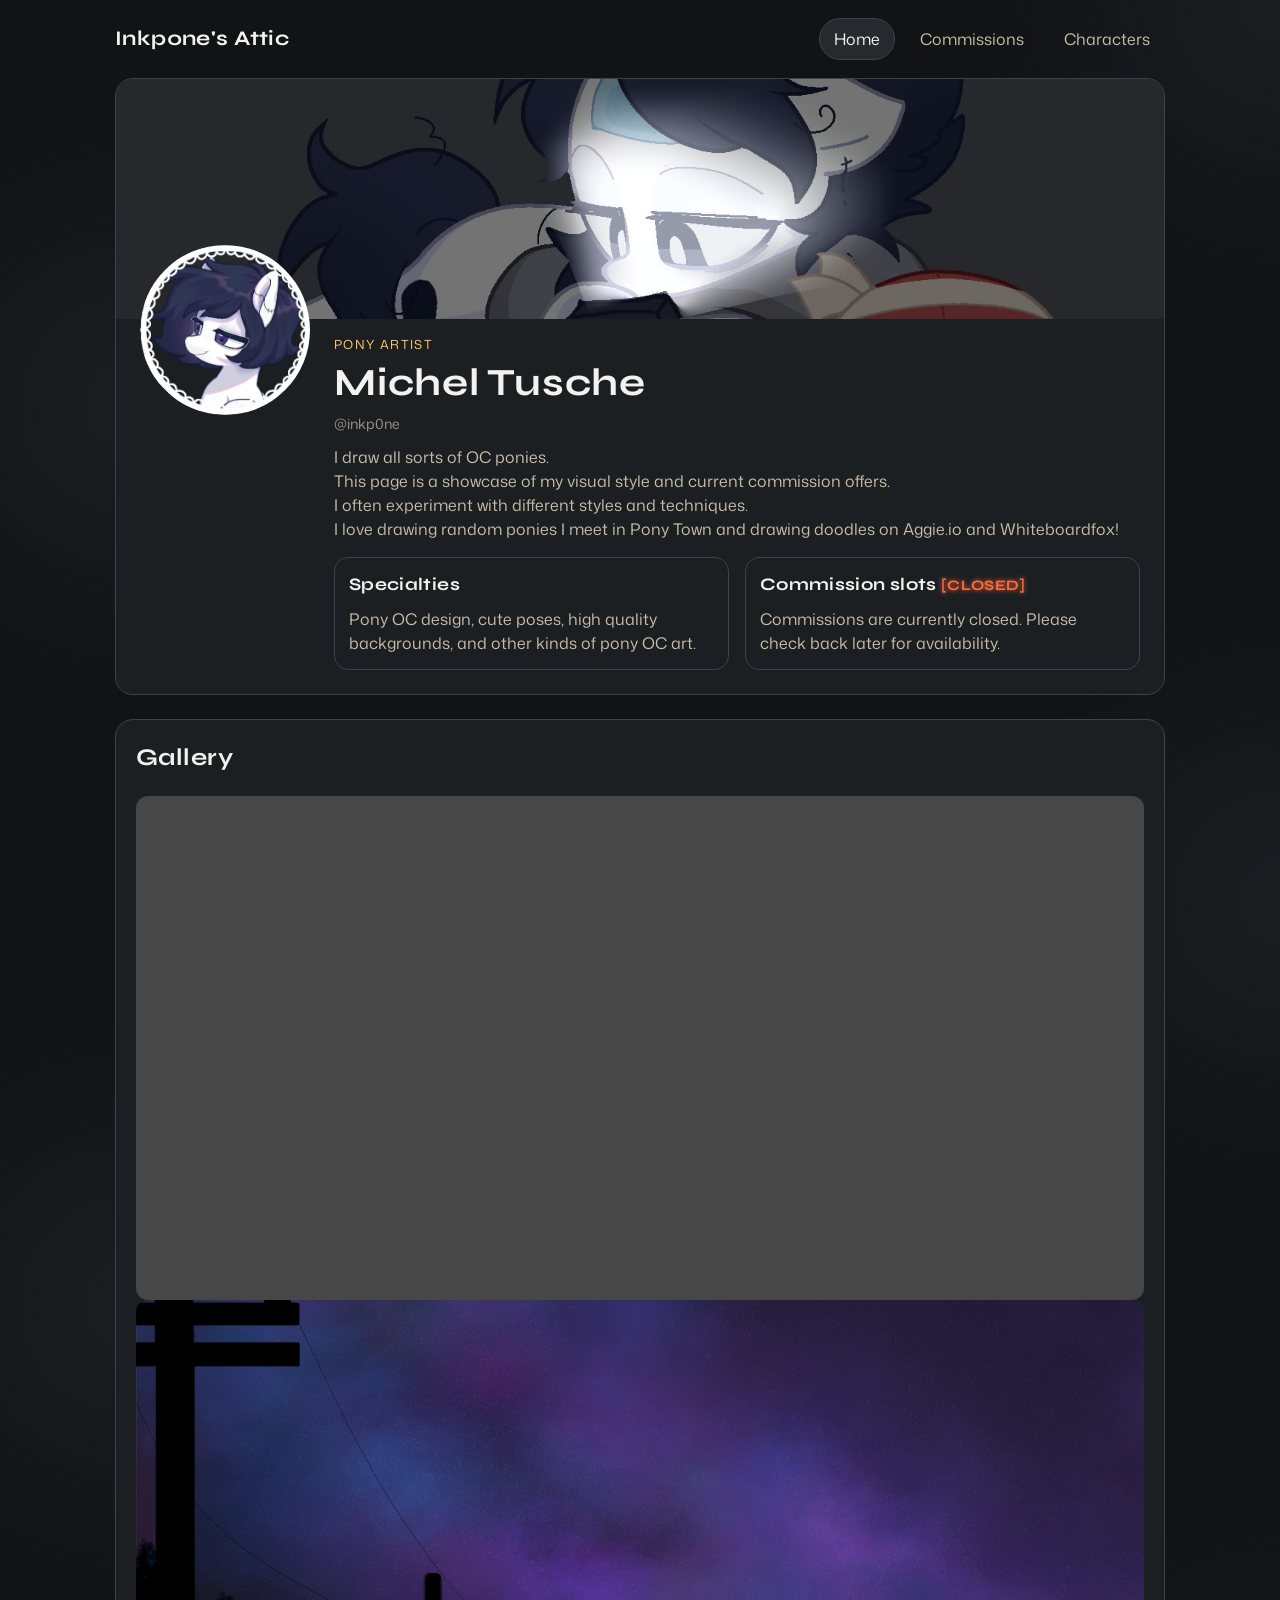
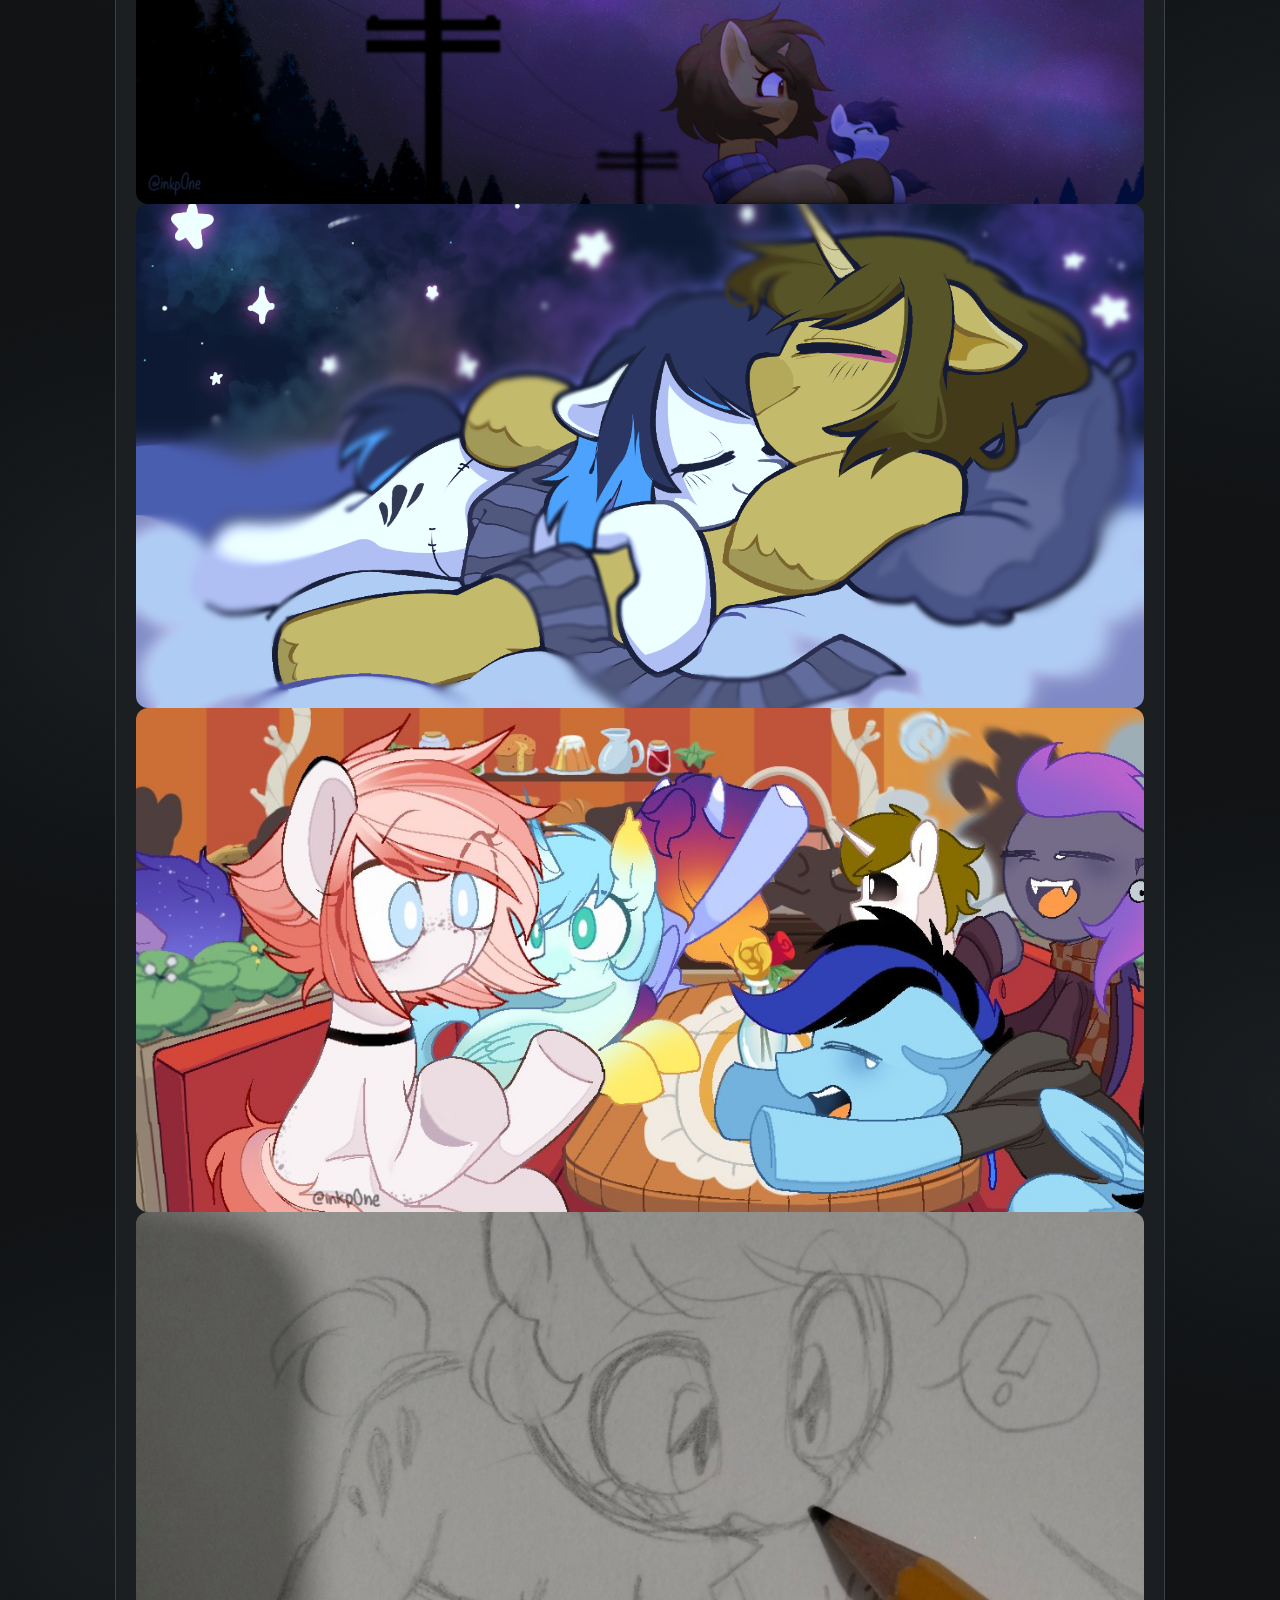
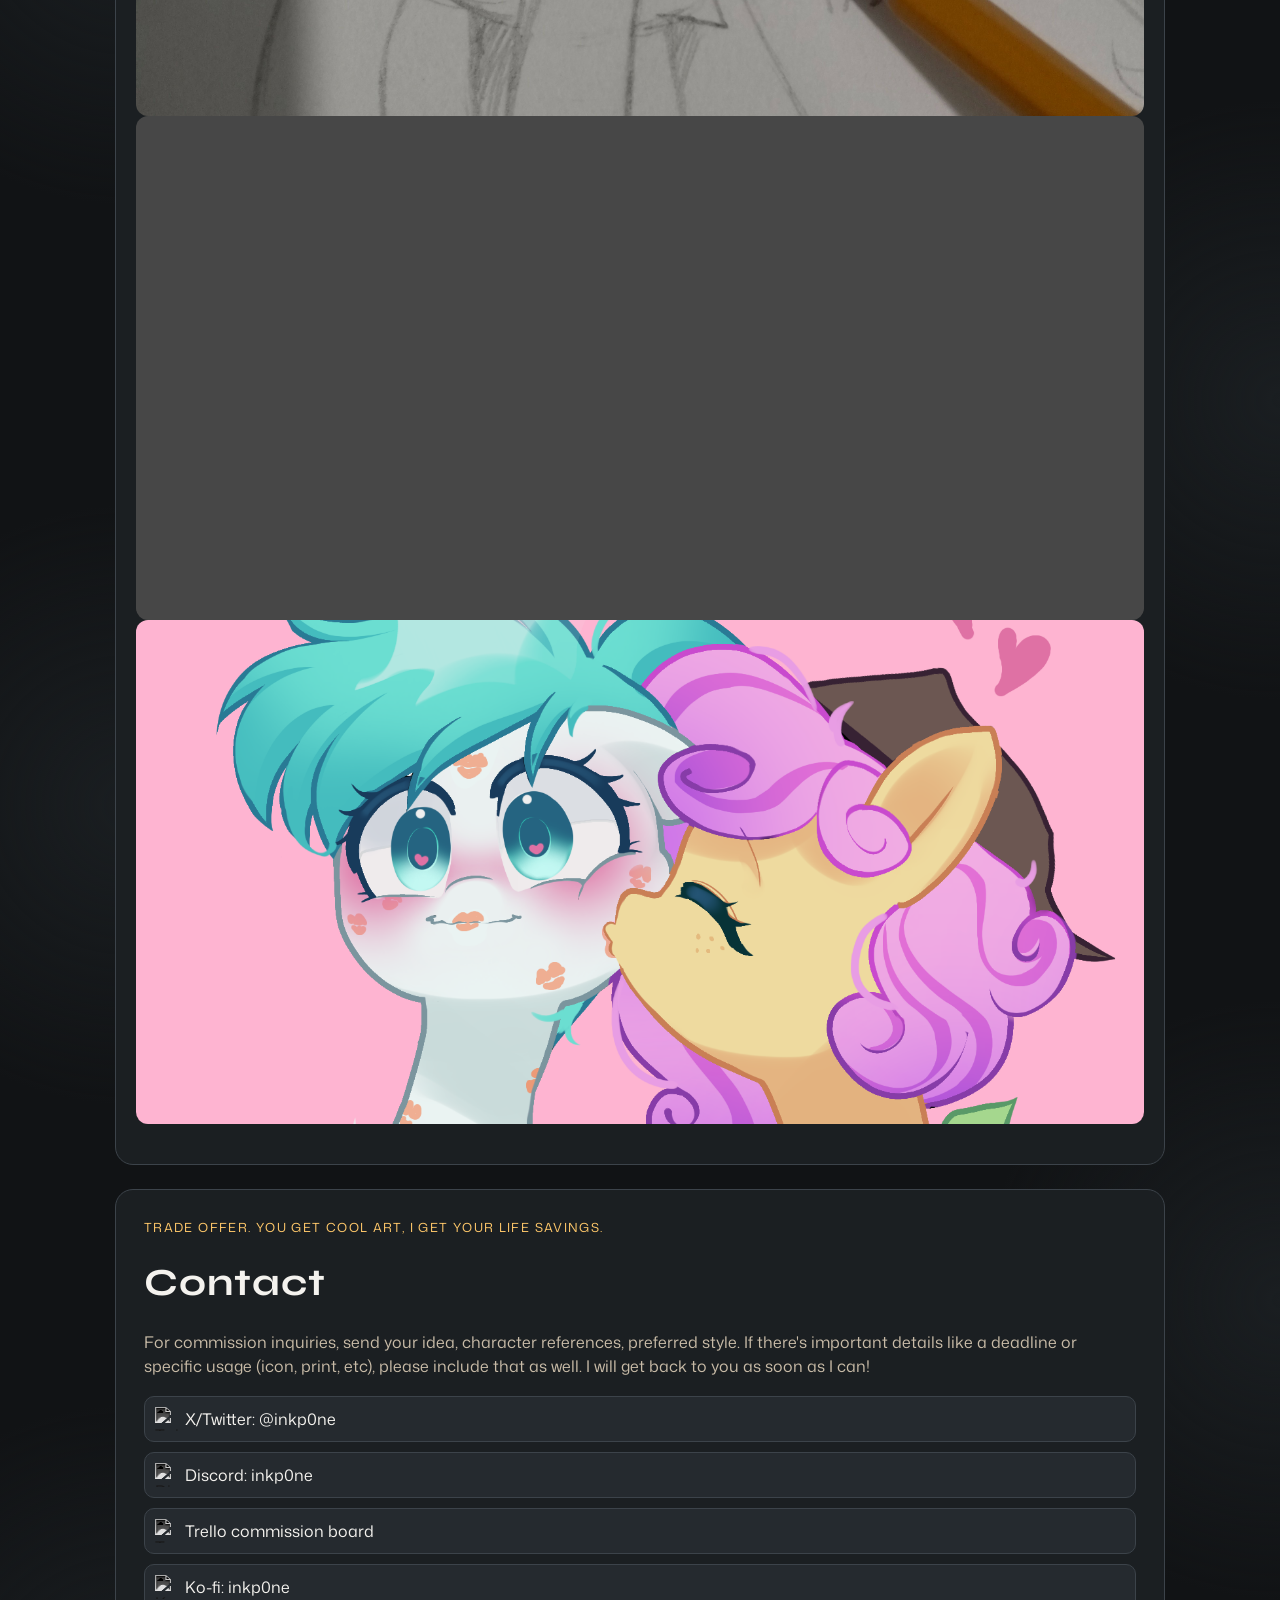
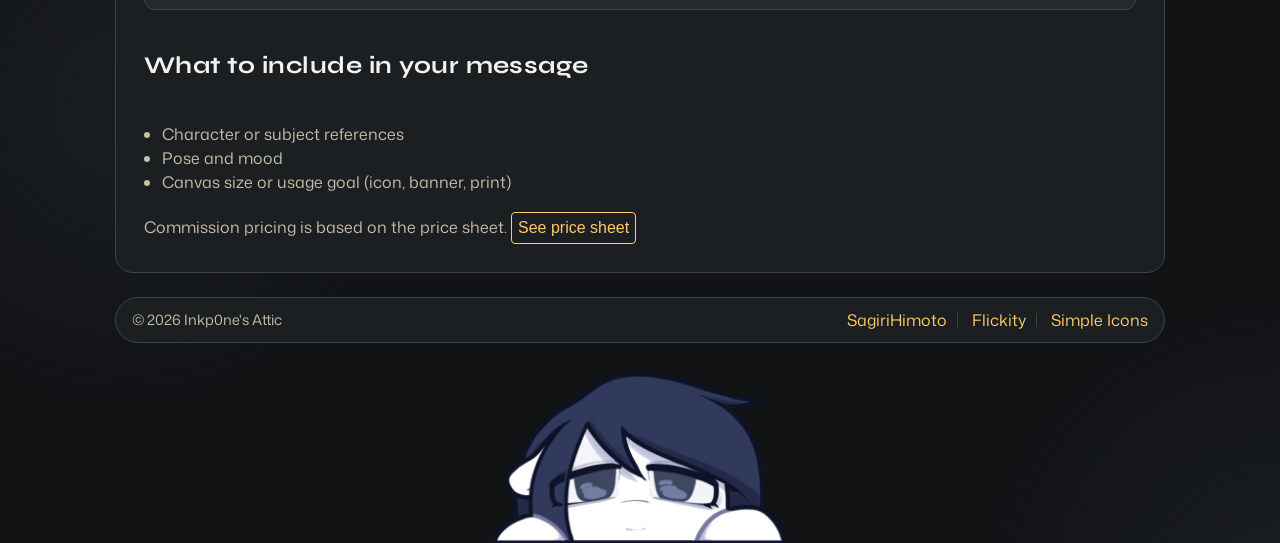
==== commit 3f555219: "Add files via upload" ====
--- a/index.html
+++ b/index.html
@@ -16,6 +16,7 @@
 		<meta name="twitter:image" content="https://inkp0ne.github.io/assets/banner.jpg">
 		<meta name="twitter:site" content="@inkp0ne">
 		<meta name="twitter:creator" content="@inkp0ne">
+		<meta content="#2761ea" data-react-helmet="true" name="theme-color" />
 		<script src="https://unpkg.com/flickity@2/dist/flickity.pkgd.min.js"></script>
 		<link rel="icon" type="image/x-icon" href="assets/icon.png">
 		<link rel="stylesheet" href="styles.css">
@@ -75,7 +76,7 @@
 					<div class="gallery js-flickity"
 					data-flickity-options='{ "wrapAround": true, "autoPlay": true, "pauseAutoPlayOnHover": true, "imagesLoaded": true }'>
 					<div style="--bgimg: url('./assets/art/inkp0ne41.png');" class="gallery-cell"></div>
-					<div style="--bgimg: url('./assets/art/inkp0ne33.png'); background-position-y: bottom;" class="gallery-cell"></div>
+					<div style="--bgimg: url('./assets/art/Inkp0ne33.png'); background-position-y: bottom;" class="gallery-cell"></div>
 					<div style="--bgimg: url('./assets/art/inkp0ne5.png');" class="gallery-cell"></div>
 					<div style="--bgimg: url('./assets/art/3099312.jpg');" class="gallery-cell"></div>
 					<div style="--bgimg: url('./assets/art/3099587.jpg');" class="gallery-cell"></div>
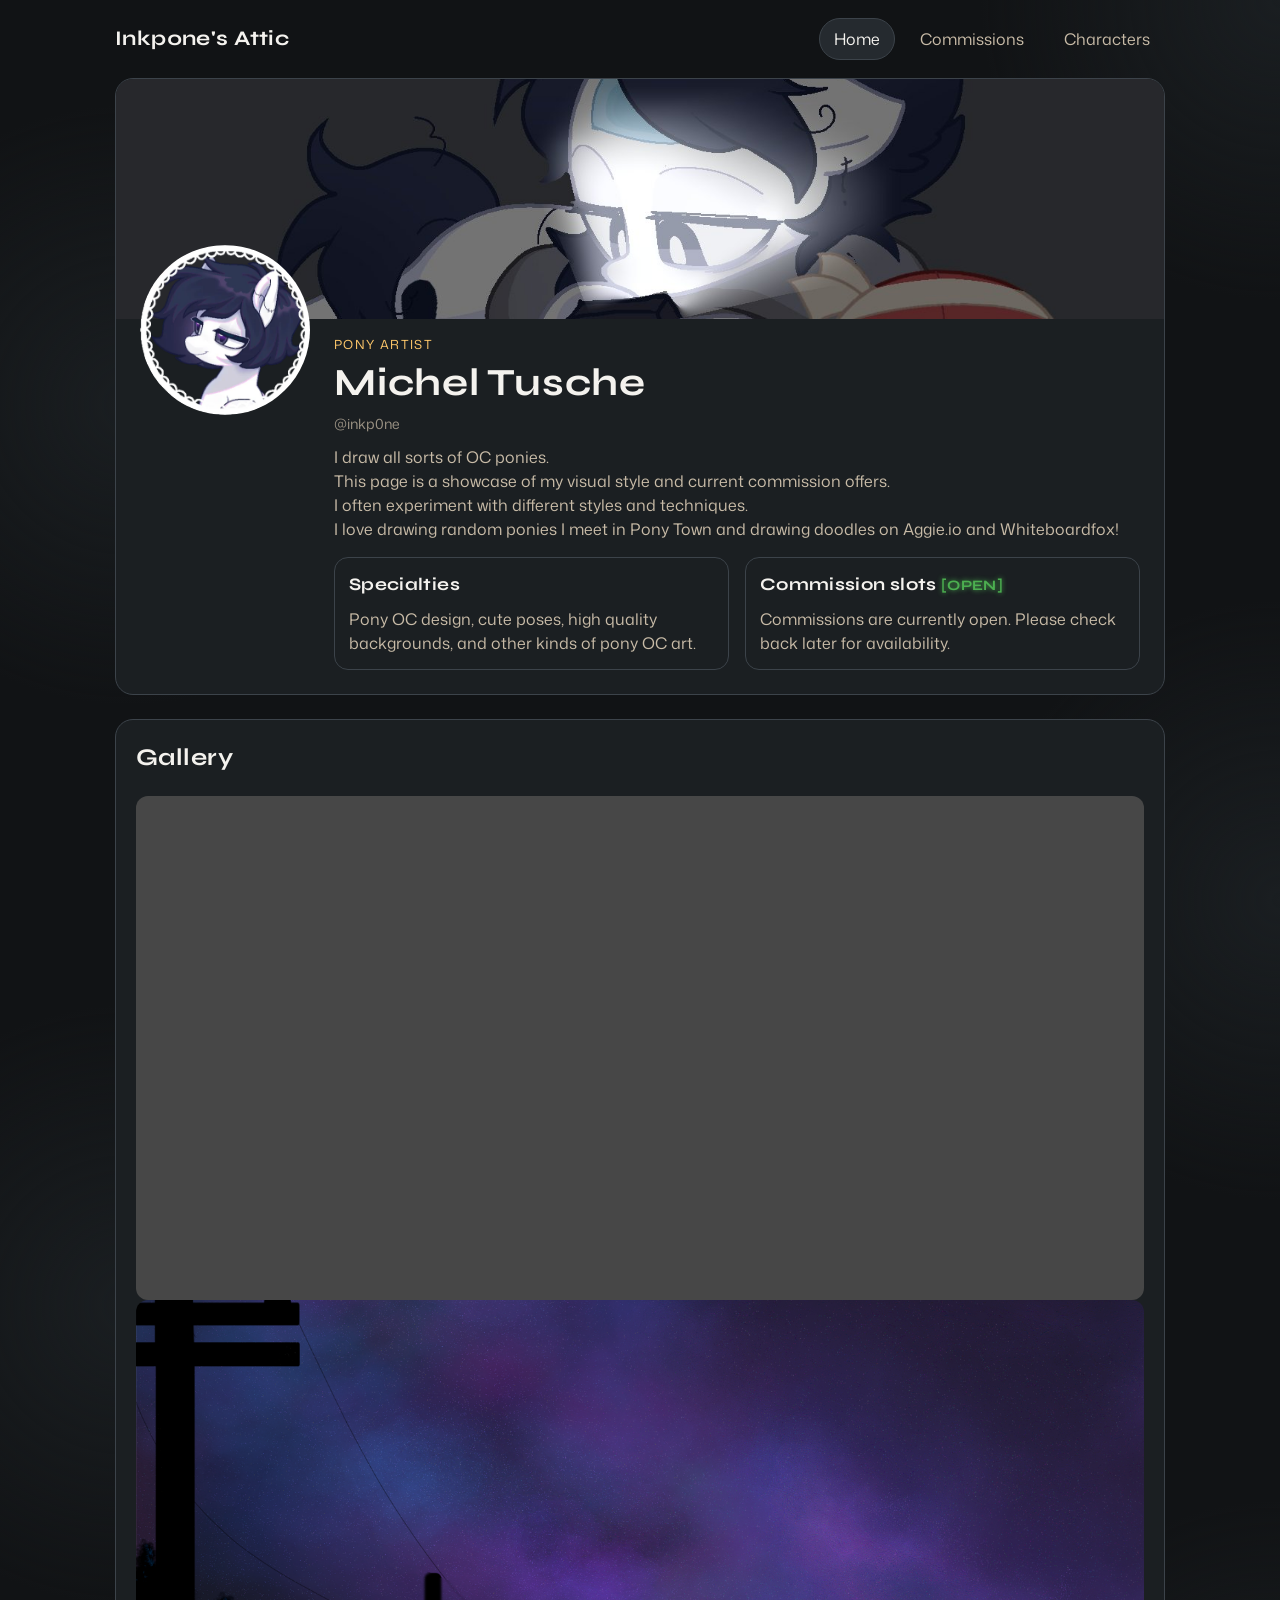
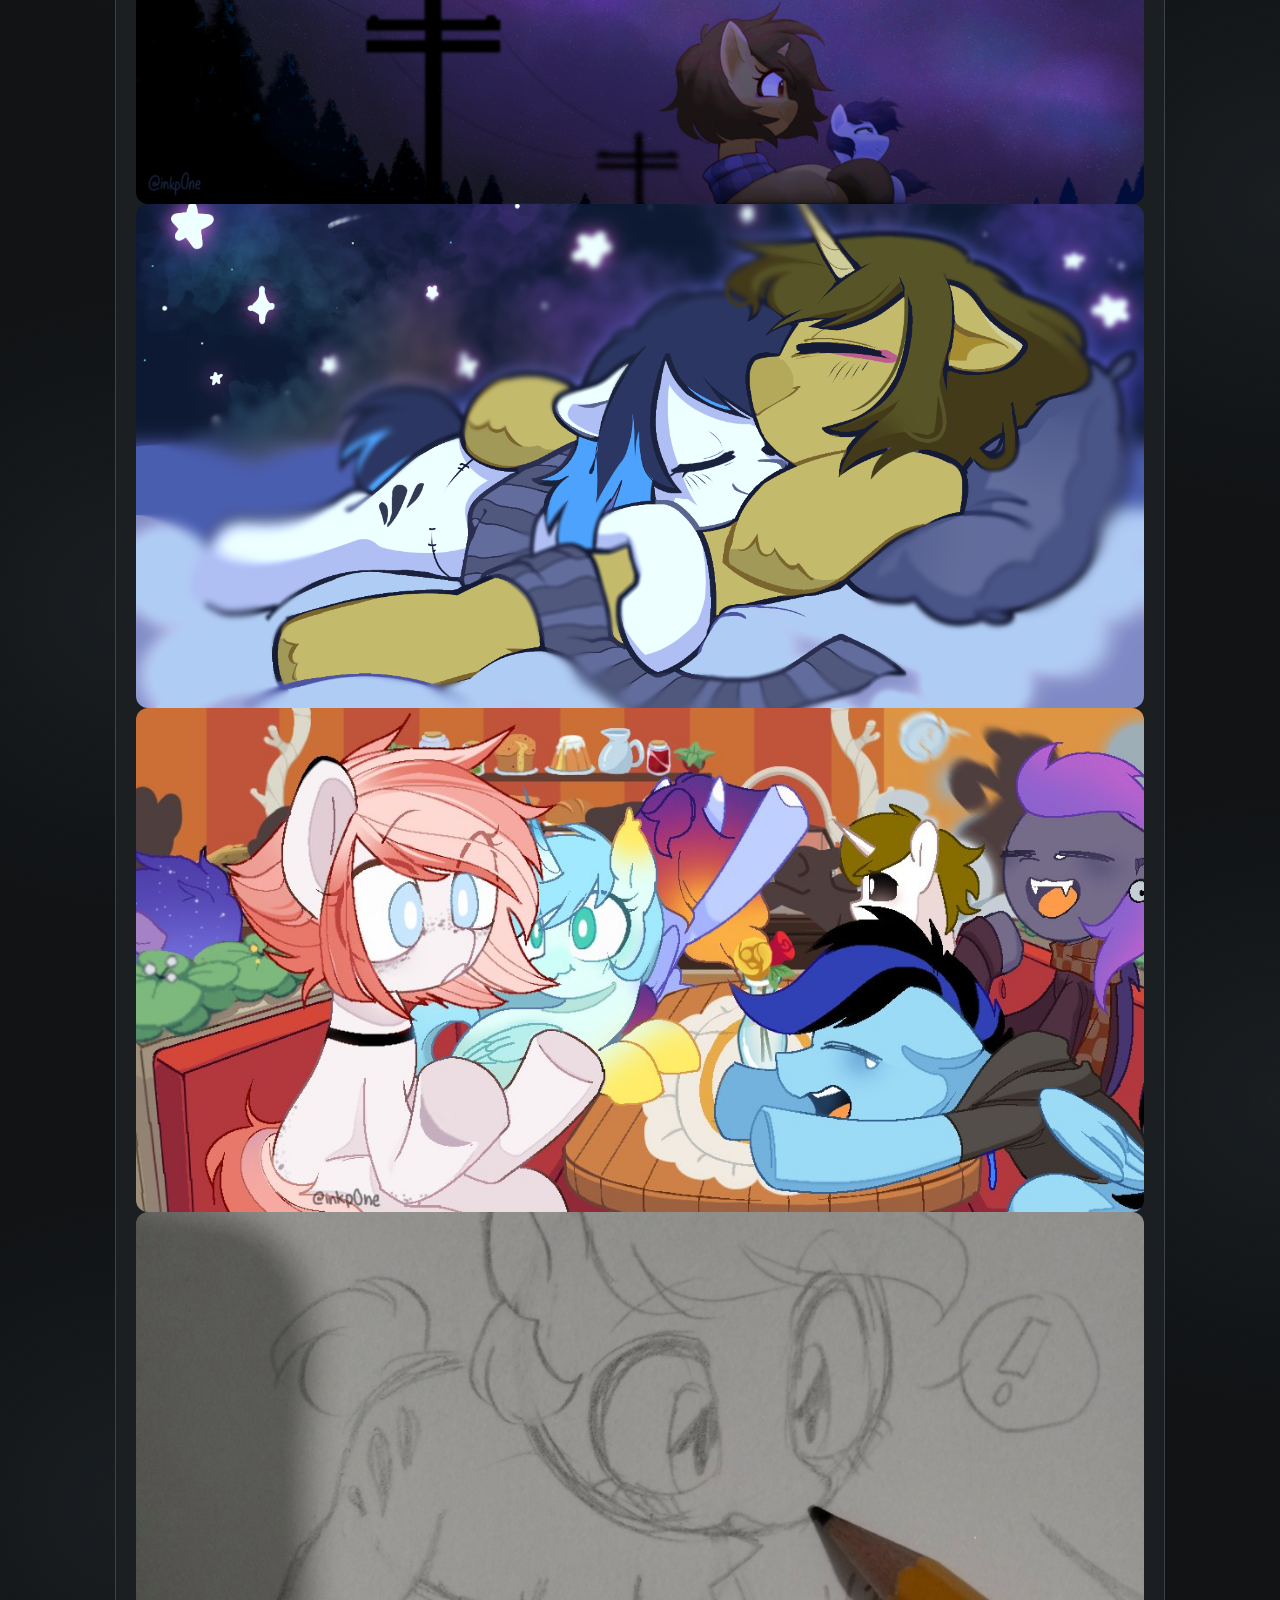
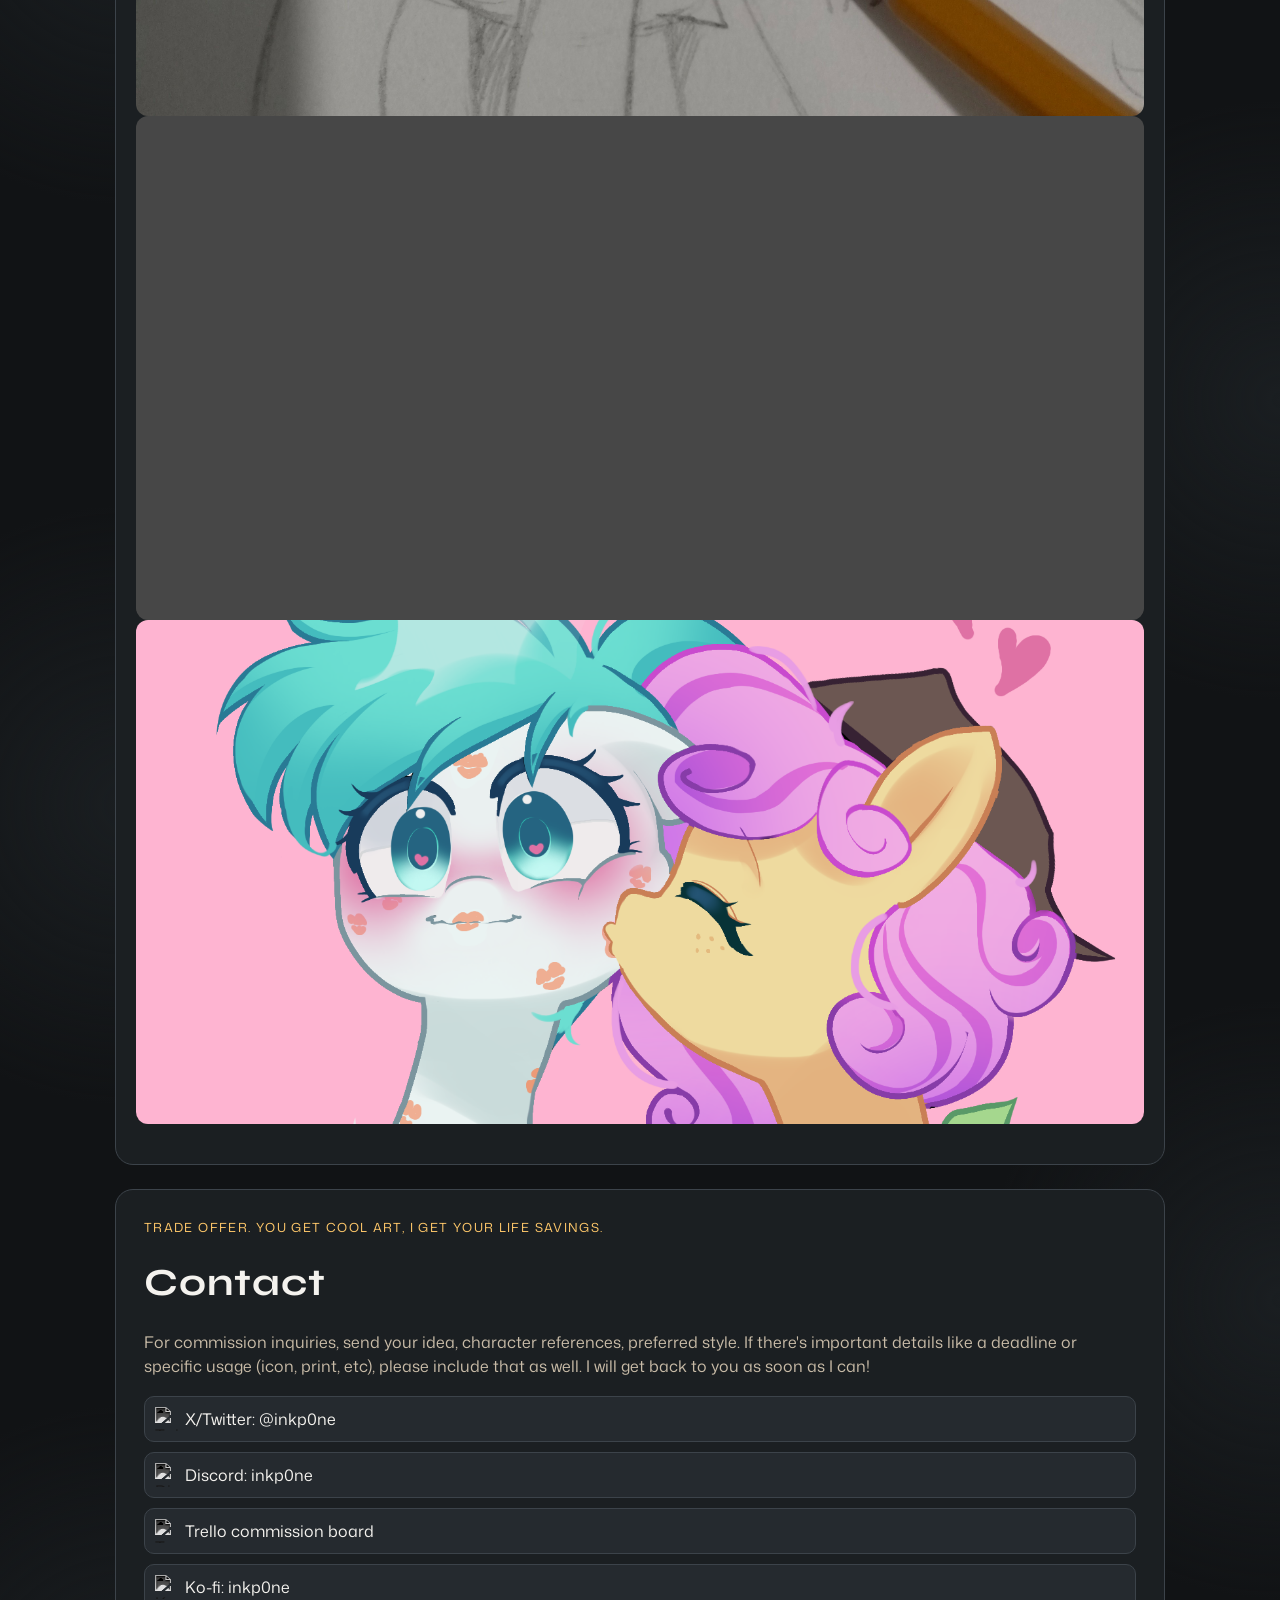
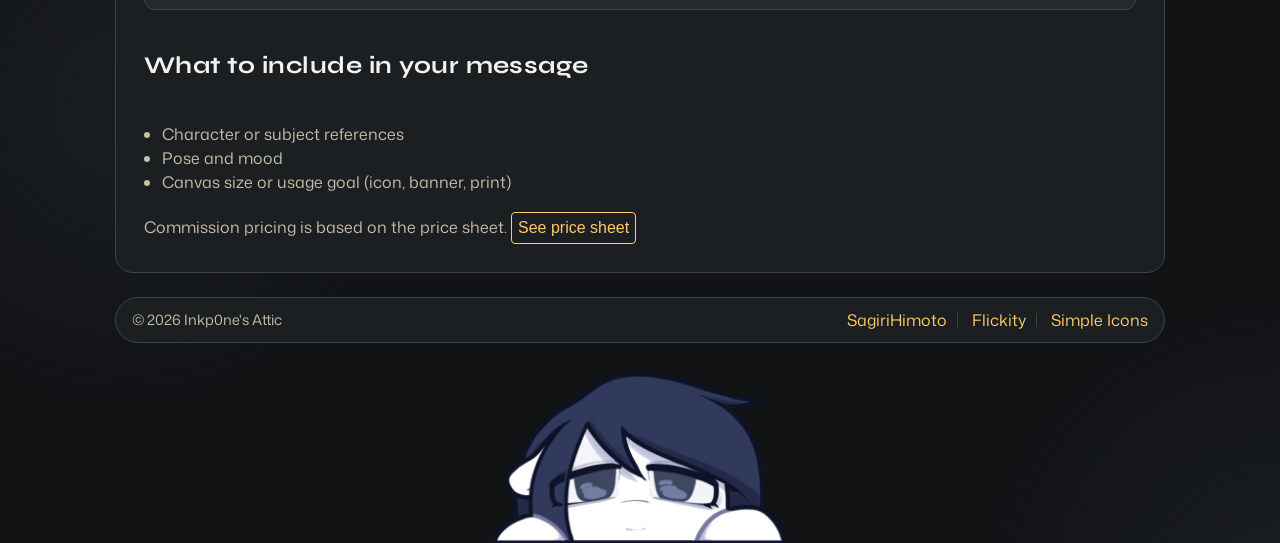
==== commit 11c70dbe: "Add files via upload" ====
--- a/index.html
+++ b/index.html
@@ -25,10 +25,6 @@
 		<link href="https://fonts.googleapis.com/css2?family=Mona+Sans:ital,wght@0,200..900;1,200..900&family=Syne:wght@400;600;700;800&display=swap" rel="stylesheet">
 		<link rel="stylesheet" href="https://unpkg.com/flickity@2/dist/flickity.min.css">
 	</head>
-	<!-- 
-	TODO:
-	- click on mobile causes swipe
-	-->
 	<body style="height: 100vh;">
 		<header class="site-shell">
 			<nav class="navbar">
@@ -63,8 +59,8 @@
 								<p>Pony OC design, cute poses, high quality backgrounds, and other kinds of pony OC art.</p>
 							</div>
 							<div class="meta-item">
-								<h2>Commission slots <span class="commstatus commclosed">[CLOSED]</span></h2>
-								<p>Commissions are currently closed. Please check back later for availability.</p>
+								<h2>Commission slots <span class="commstatus commopen">[OPEN]</span></h2>
+								<p>Commissions are currently open. Please check back later for availability.</p>
 							</div>
 						</div>
 					</div>
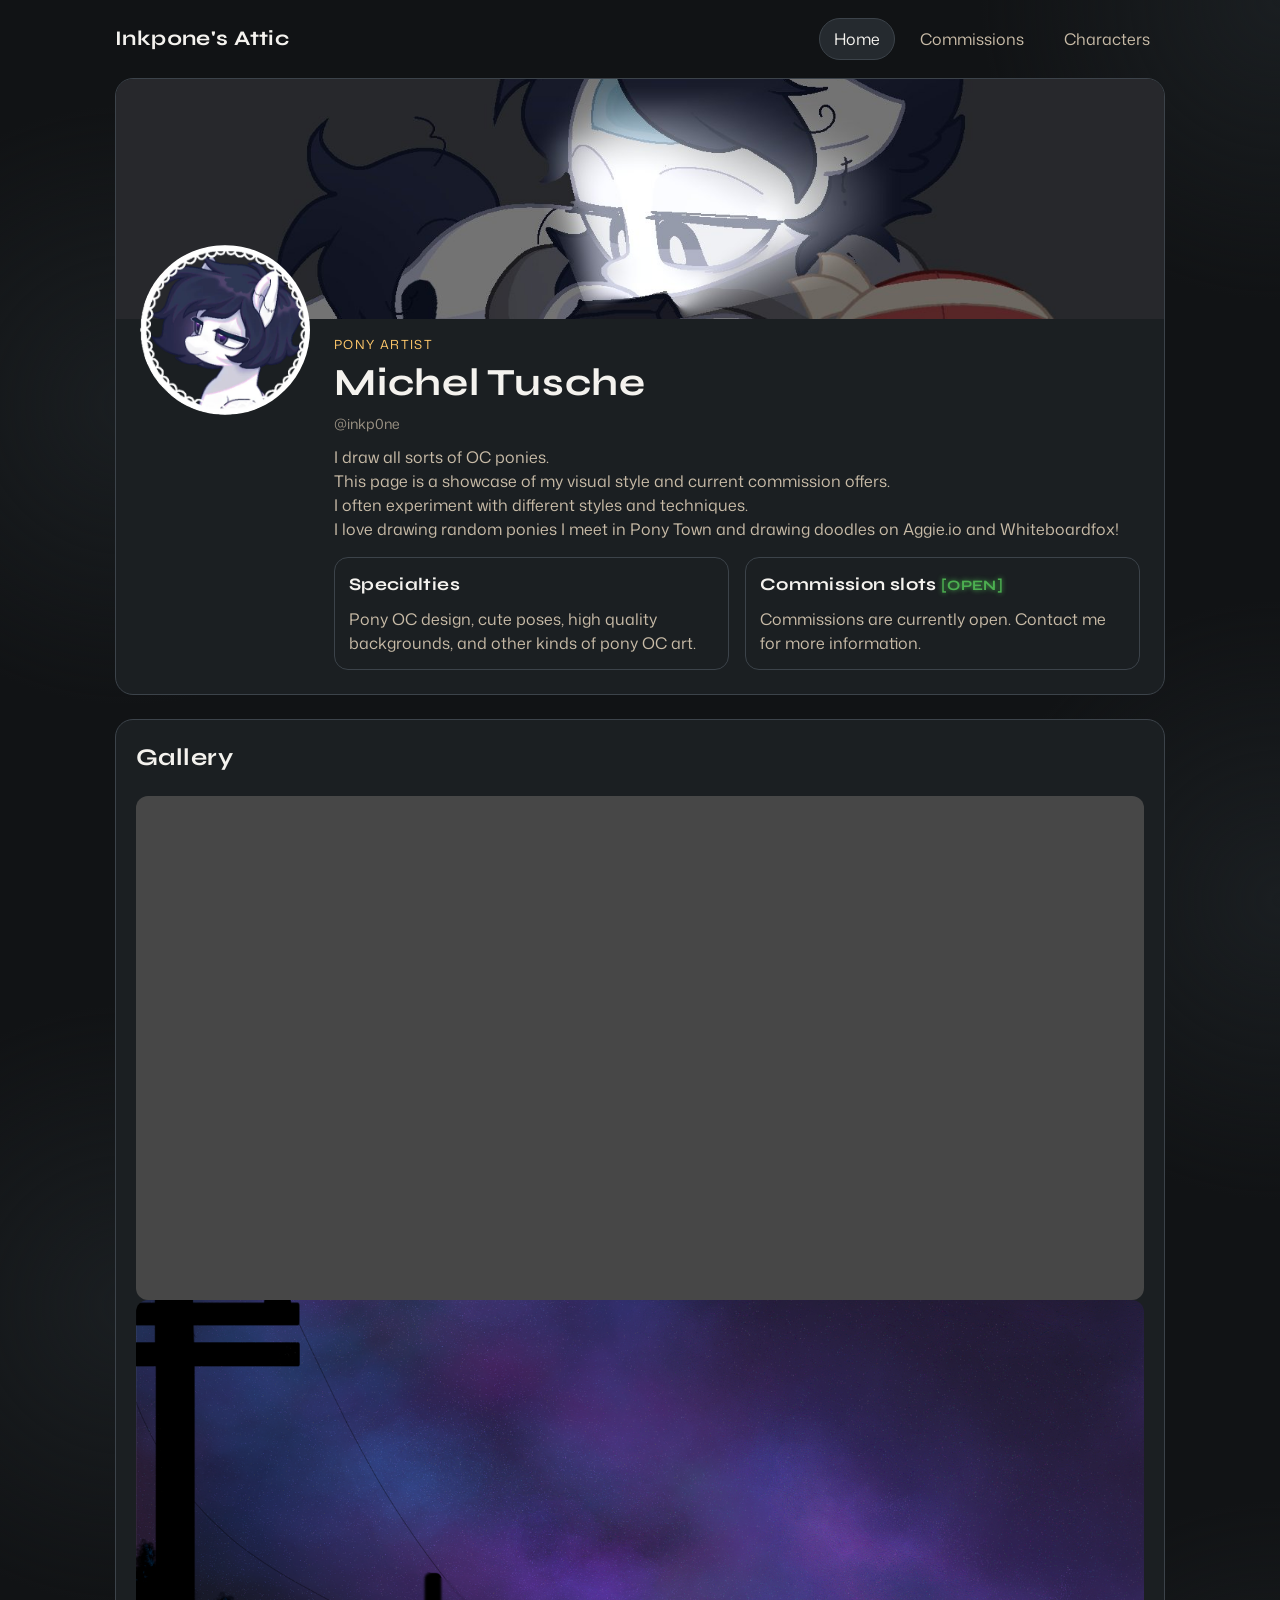
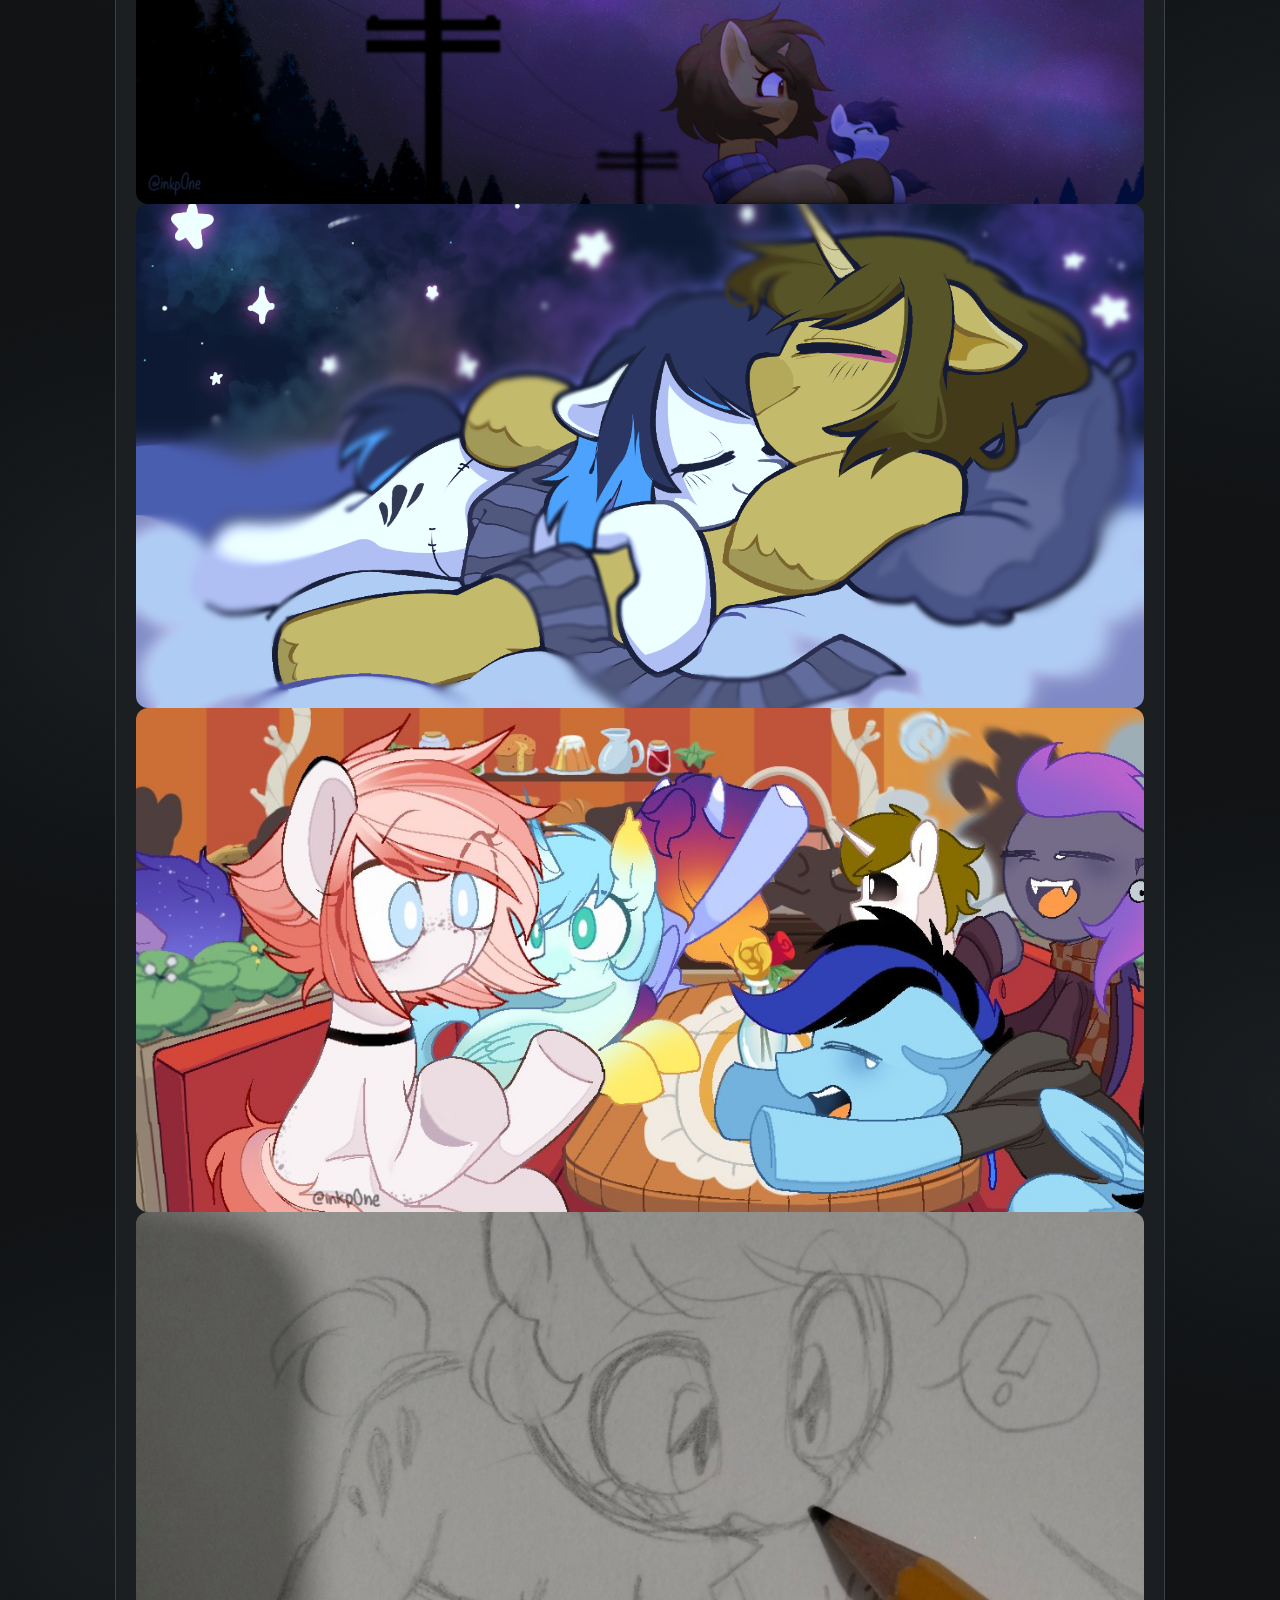
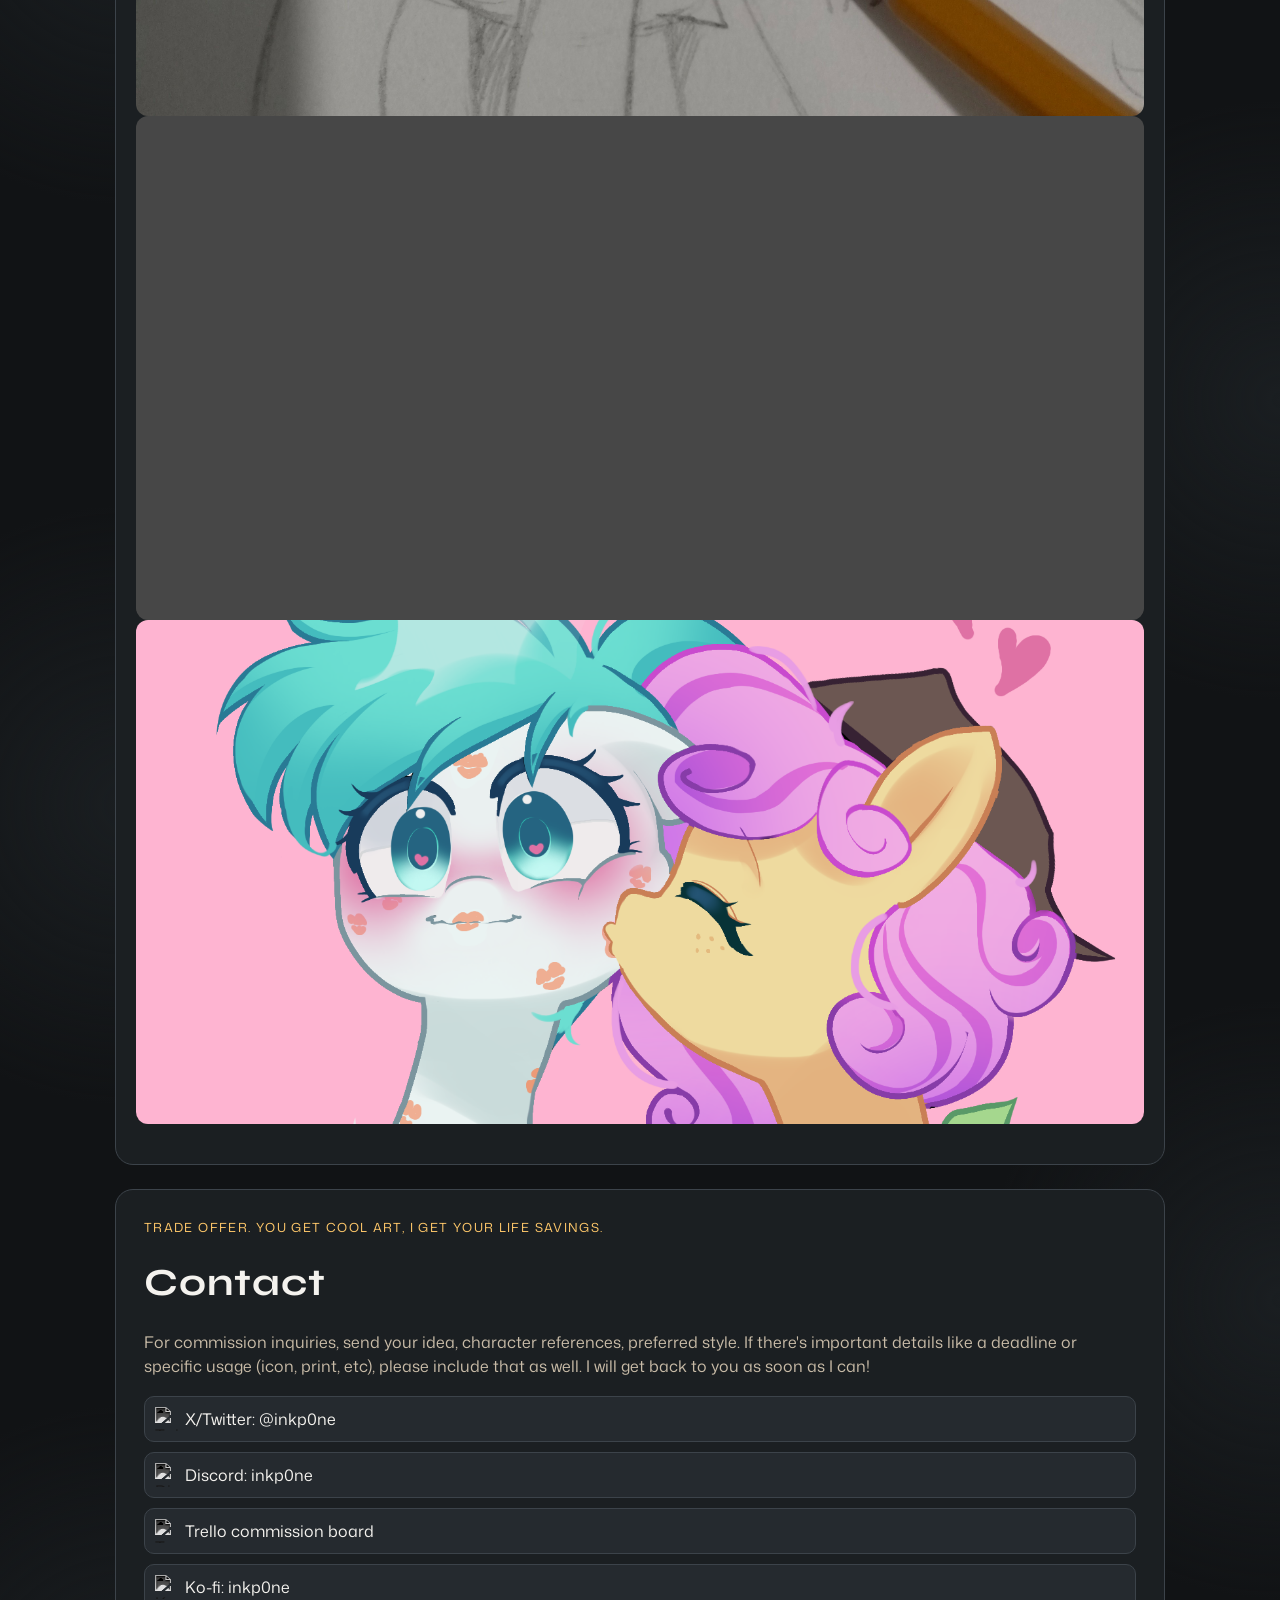
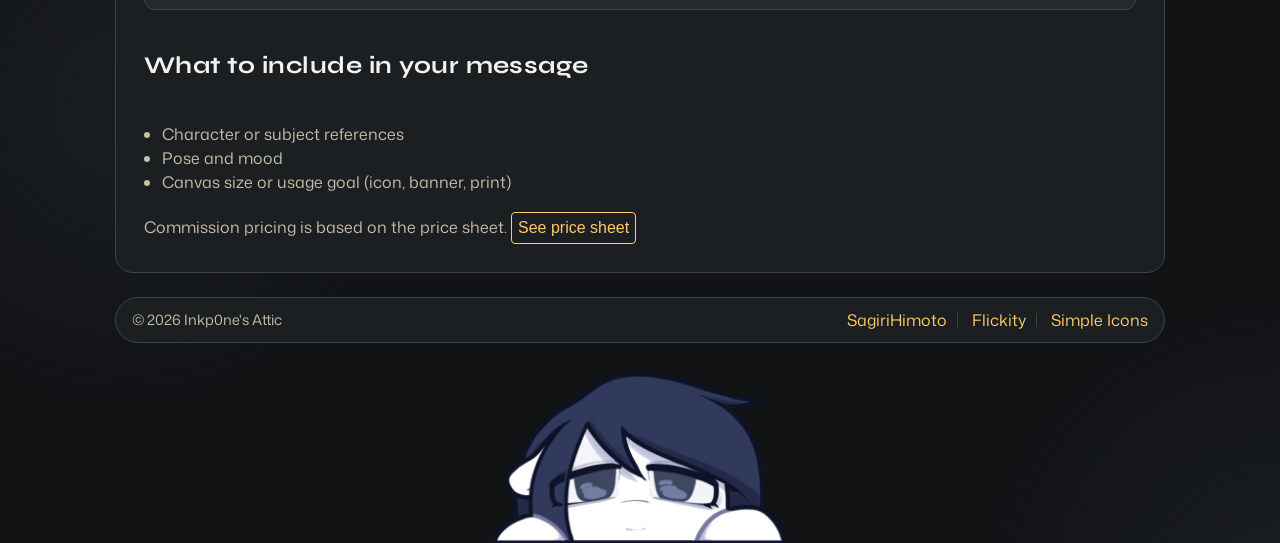
==== commit 262ba844: "Add files via upload" ====
--- a/index.html
+++ b/index.html
@@ -59,7 +59,7 @@
 								<p>Pony OC design, cute poses, high quality backgrounds, and other kinds of pony OC art.</p>
 							</div>
 							<div class="meta-item">
-								<h2>Commission slots <span class="commstatus commopen">[OPEN]</span></h2>
+								<h2>Commission slots <comm-status></comm-status></h2>
 								<p>Commissions are currently open. Please check back later for availability.</p>
 							</div>
 						</div>
--- a/styles.css
+++ b/styles.css
@@ -863,12 +863,12 @@
 	display: inline-block;
 }
 
-.credit-list a {
+a {
 	color: var(--ink-accent-2);
 	text-decoration: none;
 }
 
-.credit-list a:hover {
+a:hover {
 	text-decoration: underline;
 }
 
